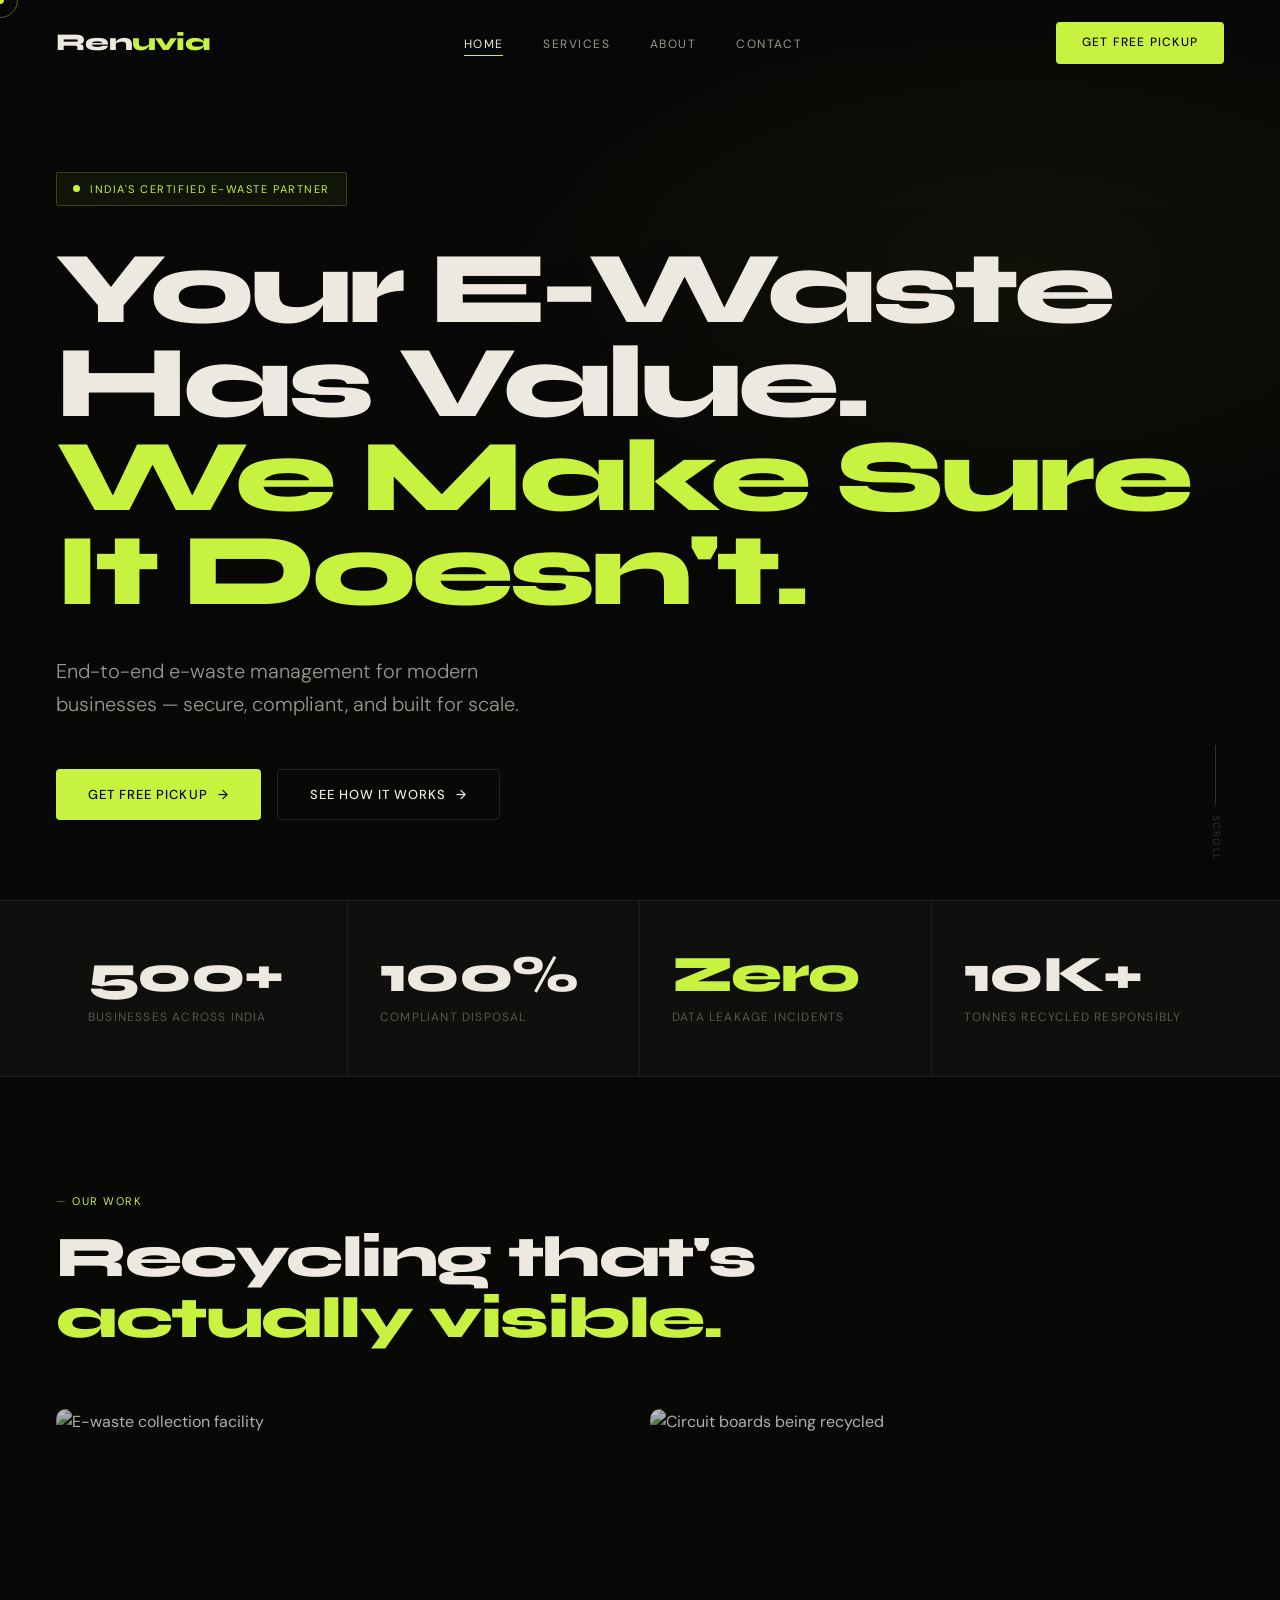
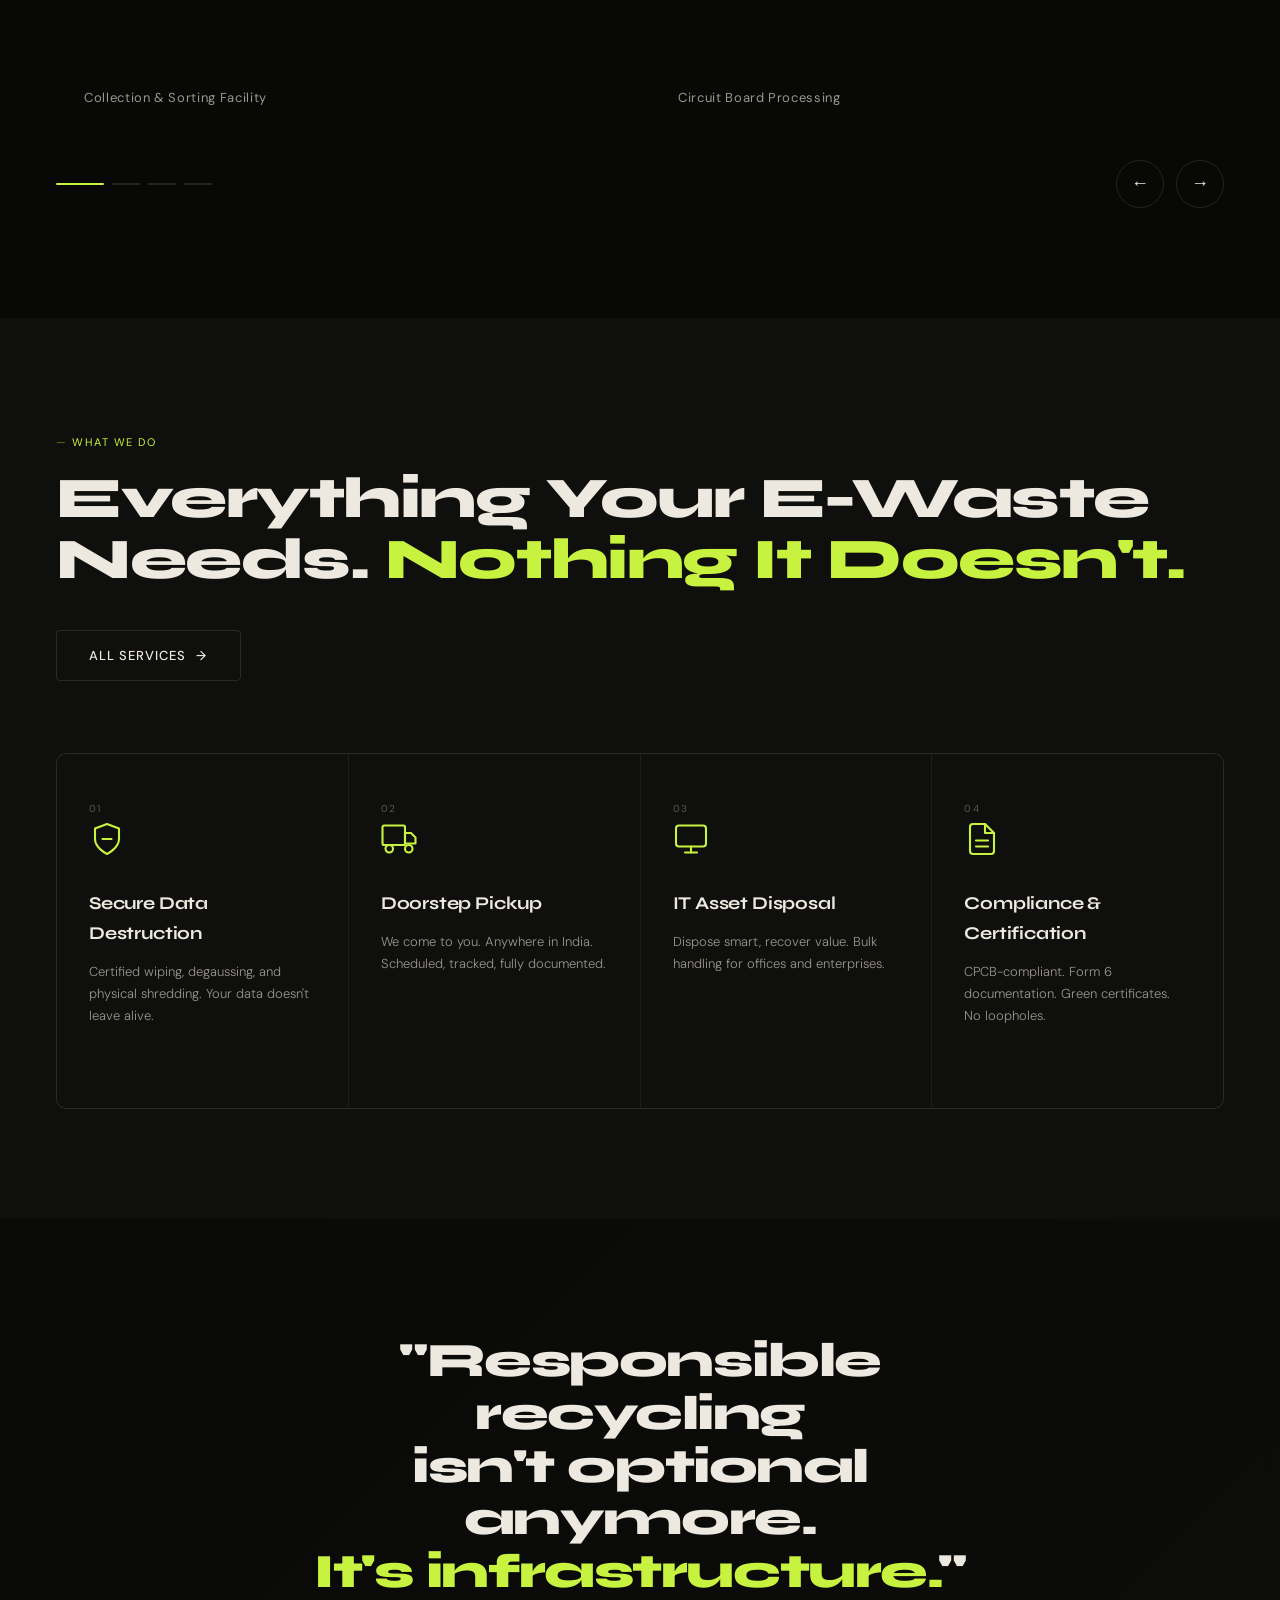
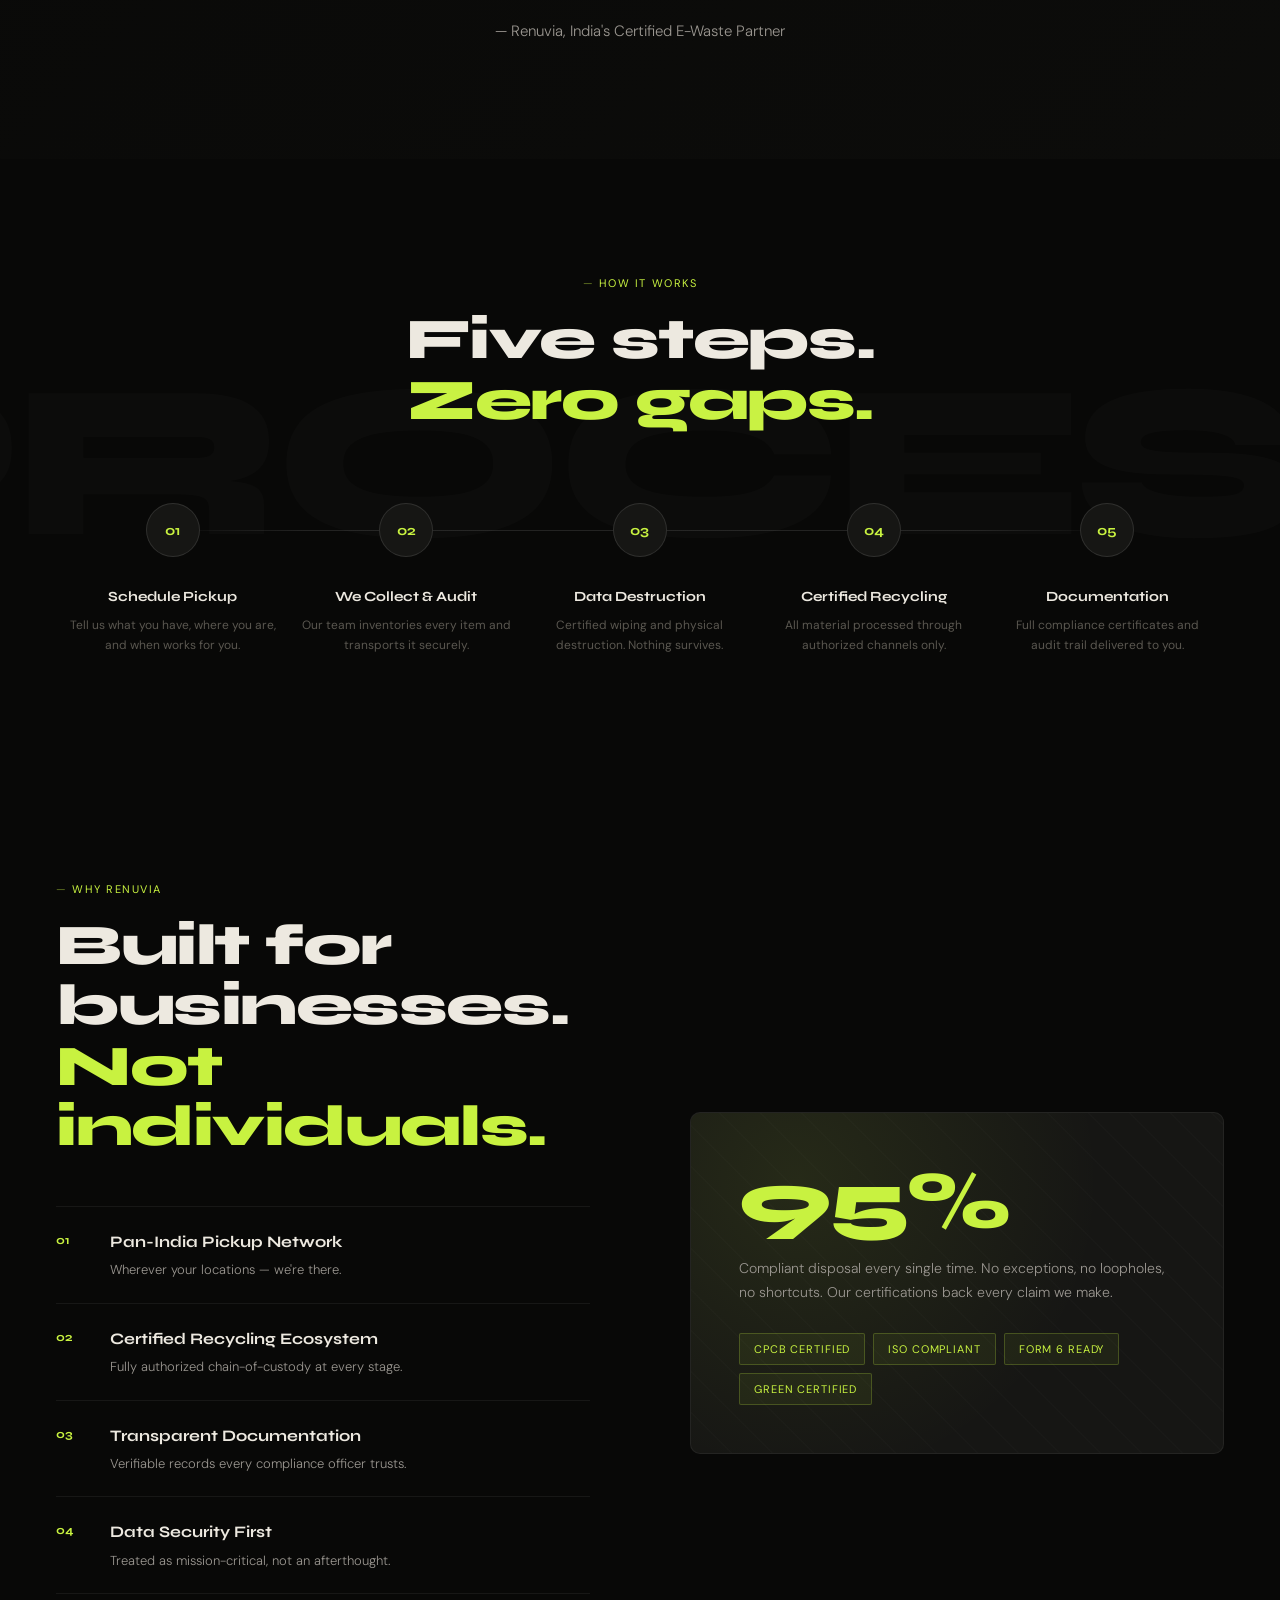
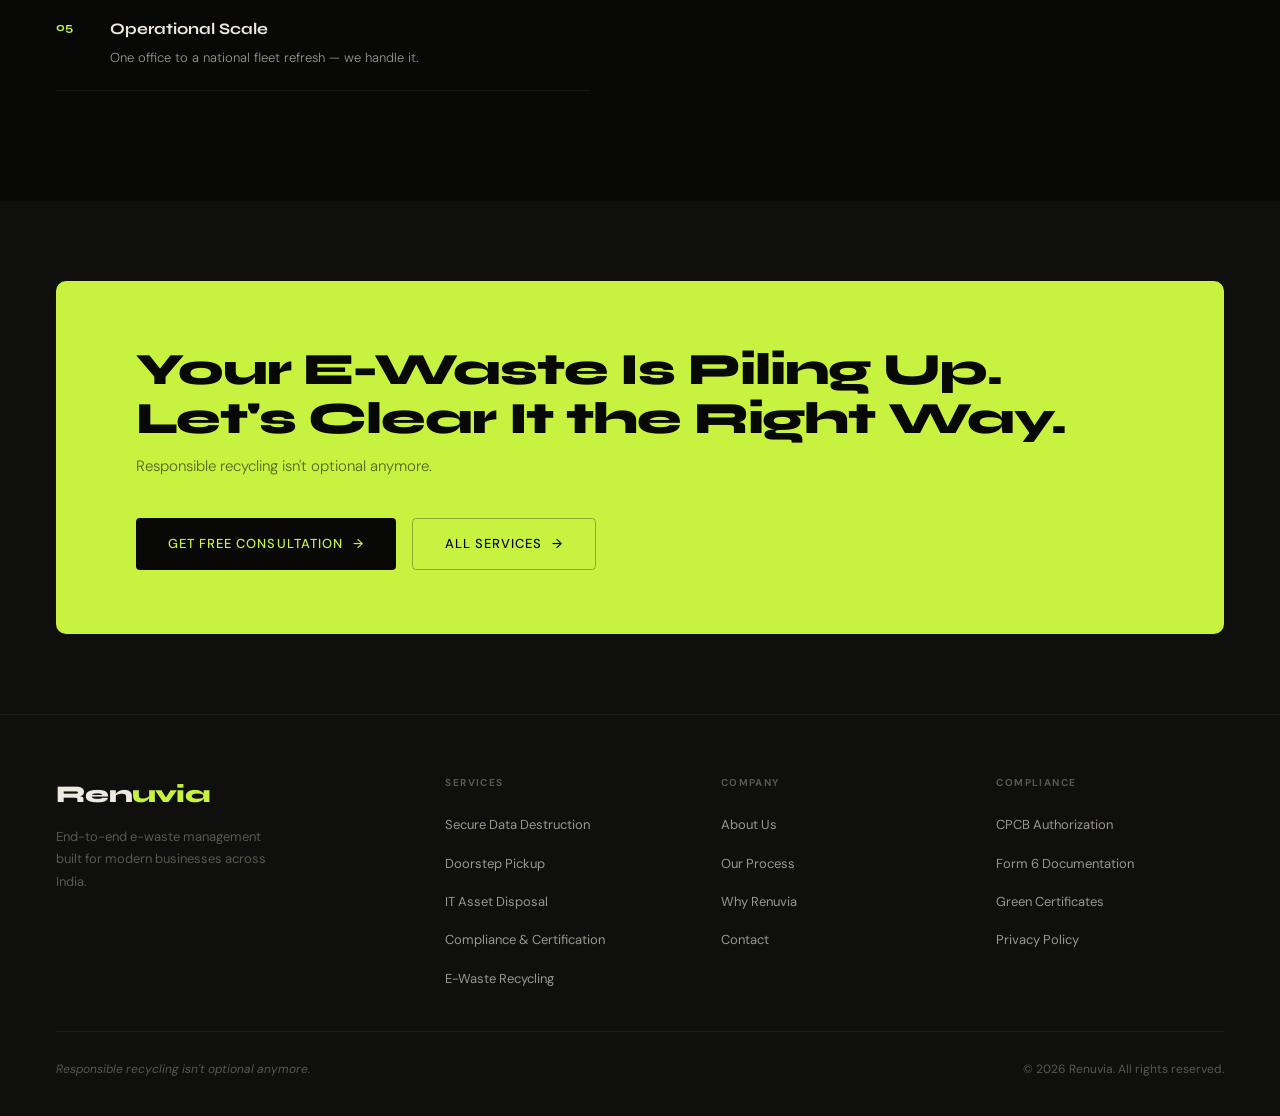
==== renuvia12/index.html @ c6406024 "Add files via upload" ====
<!DOCTYPE html>
<html lang="en">
<head>
<meta charset="UTF-8">
<meta name="viewport" content="width=device-width, initial-scale=1.0">
<title>Renuvia — E-Waste Has Value</title>
<link rel="stylesheet" href="style.css">
<style>
/* ═══ HOMEPAGE SPECIFIC ═══ */

/* ── HERO ── */
#hero {
  position: relative; min-height: 100vh;
  display: flex; flex-direction: column;
  justify-content: flex-end; padding: 0 56px 80px;
  overflow: hidden;
}
.hero-video-wrap {
  position: absolute; inset: 0; z-index: 0;
}
.hero-video-wrap video {
  width: 100%; height: 100%; object-fit: cover;
  filter: brightness(.35) saturate(.6);
}
.hero-overlay {
  position: absolute; inset: 0; z-index: 1;
  background:
    linear-gradient(0deg, rgba(8,8,7,.95) 0%, rgba(8,8,7,.5) 40%, rgba(8,8,7,.25) 100%),
    radial-gradient(ellipse 70% 50% at 80% 30%, rgba(200,242,64,.07) 0%, transparent 60%);
}
.hero-content { position: relative; z-index: 2; max-width: 1200px; margin: 0 auto; width: 100%; }
.hero-eyebrow {
  display: inline-flex; align-items: center; gap: 10px;
  font-size: 11px; letter-spacing: .14em; text-transform: uppercase;
  color: var(--accent); margin-bottom: 36px;
  border: 1px solid var(--border3); padding: 7px 16px; border-radius: 2px;
  background: rgba(200,242,64,.05);
}
.hero-eyebrow::before {
  content: '';
  width: 7px; height: 7px; background: var(--accent);
  border-radius: 50%; animation: blink 2.2s ease-in-out infinite;
}
@keyframes blink {
  0%,100% { opacity:1; transform:scale(1); }
  50%      { opacity:.3; transform:scale(.6); }
}
.hero-h1 {
  font-family: var(--ff-h);
  font-size: clamp(54px, 8vw, 114px);
  font-weight: 800; letter-spacing: -.04em; line-height: .92;
  color: var(--text); margin-bottom: 36px;
}
.hero-h1 .line2 { color: var(--accent); display: block; }
.hero-sub {
  font-size: clamp(16px, 1.8vw, 20px); color: var(--text2);
  font-weight: 300; max-width: 520px; line-height: 1.65; margin-bottom: 48px;
}
.hero-btns { display: flex; gap: 16px; flex-wrap: wrap; }
.hero-scroll {
  position: absolute; bottom: 40px; right: 56px; z-index: 2;
  display: flex; flex-direction: column; align-items: center; gap: 10px;
  opacity: .5;
}
.hero-scroll span {
  font-size: 10px; letter-spacing: .14em; text-transform: uppercase;
  color: var(--text3); writing-mode: vertical-rl;
}
.scroll-line {
  width: 1px; height: 60px; background: var(--text3);
  position: relative; overflow: hidden;
}
.scroll-line::after {
  content: ''; position: absolute;
  top: -100%; left: 0; width: 100%; height: 100%;
  background: var(--accent);
  animation: scrollline 2s ease-in-out infinite;
}
@keyframes scrollline {
  0%   { top:-100%; }
  50%  { top:0%; }
  100% { top:100%; }
}

/* ── STATS STRIP ── */
#stats {
  background: var(--bg2); padding: 0 56px;
  border-top: 1px solid var(--border);
  border-bottom: 1px solid var(--border);
}
.stats-inner {
  max-width: 1200px; margin: 0 auto;
  display: grid; grid-template-columns: repeat(4,1fr);
}
.stat-item {
  padding: 48px 32px;
  border-right: 1px solid var(--border);
  position: relative; overflow: hidden;
}
.stat-item:last-child { border-right: none; }
.stat-item::before {
  content: ''; position: absolute; bottom: 0; left: 0;
  width: 0; height: 2px; background: var(--accent);
  transition: width .5s cubic-bezier(.4,0,.2,1);
}
.stat-item:hover::before { width: 100%; }
.stat-n {
  font-family: var(--ff-h); font-size: clamp(36px,4vw,56px);
  font-weight: 800; letter-spacing: -.03em; color: var(--text);
  line-height: 1;
}
.stat-n .accent { color: var(--accent); }
.stat-l { font-size: 12px; color: var(--text3); text-transform: uppercase; letter-spacing: .1em; margin-top: 8px; }

/* ── IMAGE SLIDER ── */
#slider-section { padding: 110px 56px; background: var(--bg); position: relative; overflow: hidden; }
.slider-head { max-width: 1200px; margin: 0 auto 60px; }
.slider-track-wrap {
  position: relative; overflow: hidden;
  max-width: 1200px; margin: 0 auto;
}
.slider-track {
  display: flex; gap: 20px;
  transition: transform .7s cubic-bezier(.77,0,.175,1);
}
.slide {
  min-width: calc(50% - 10px);
  aspect-ratio: 16/9;
  border-radius: var(--r-lg); overflow: hidden;
  position: relative; flex-shrink: 0;
}
.slide img {
  width: 100%; height: 100%; object-fit: cover;
  transition: transform .7s cubic-bezier(.4,0,.2,1), filter .4s;
  filter: brightness(.75) saturate(.7);
}
.slide:hover img { transform: scale(1.05); filter: brightness(.9) saturate(.9); }
.slide-caption {
  position: absolute; bottom: 0; left: 0; right: 0;
  padding: 32px 28px 24px;
  background: linear-gradient(0deg, rgba(8,8,7,.9) 0%, transparent 100%);
  font-size: 13px; color: var(--text2); letter-spacing: .05em;
}
.slider-controls {
  max-width: 1200px; margin: 28px auto 0;
  display: flex; align-items: center; justify-content: space-between;
}
.slider-dots { display: flex; gap: 8px; }
.slider-dot {
  width: 28px; height: 2px; background: var(--border2); border: none;
  cursor: pointer; transition: background var(--trans), width var(--trans);
  border-radius: 2px; padding: 0;
}
.slider-dot.active { background: var(--accent); width: 48px; }
.slider-arrows { display: flex; gap: 12px; }
.sl-arrow {
  width: 48px; height: 48px; border-radius: 50%;
  border: 1px solid var(--border2); background: transparent;
  color: var(--text); cursor: pointer; font-size: 18px;
  display: flex; align-items: center; justify-content: center;
  transition: border-color var(--trans), background var(--trans), transform .15s;
}
.sl-arrow:hover { border-color: var(--accent); background: rgba(200,242,64,.08); transform: scale(1.05); }

/* ── SERVICES PREVIEW ── */
#services-preview { background: var(--bg2); padding: 110px 56px; }
.svc-head { max-width: 1200px; margin: 0 auto 72px; display: flex; justify-content: space-between; align-items: flex-end; gap: 40px; flex-wrap: wrap; }
.svc-grid {
  max-width: 1200px; margin: 0 auto;
  display: grid; grid-template-columns: repeat(4,1fr);
  gap: 1px; background: var(--border);
  border: 1px solid var(--border);
  border-radius: var(--r-lg); overflow: hidden;
}
.svc-card {
  background: var(--bg2); padding: 40px 32px 36px;
  position: relative; overflow: hidden; cursor: pointer;
  transition: background var(--trans);
  text-decoration: none; color: inherit; display: block;
}
.svc-card::before {
  content: ''; position: absolute; inset: 0;
  background: linear-gradient(135deg, rgba(200,242,64,.06) 0%, transparent 70%);
  opacity: 0; transition: opacity var(--trans);
}
.svc-card::after {
  content: ''; position: absolute; bottom: 0; left: 0;
  width: 0; height: 2px; background: var(--accent);
  transition: width .4s cubic-bezier(.4,0,.2,1);
}
.svc-card:hover { background: var(--bg3); }
.svc-card:hover::before { opacity: 1; }
.svc-card:hover::after { width: 100%; }
.svc-num { font-size: 10px; letter-spacing: .14em; text-transform: uppercase; color: var(--text3); margin-bottom: 28px; }
.svc-icon { margin-bottom: 24px; }
.svc-icon svg { width: 36px; height: 36px; stroke: var(--accent); fill: none; stroke-width: 1.4; stroke-linecap: round; stroke-linejoin: round; }
.svc-title { font-family: var(--ff-h); font-size: 18px; font-weight: 700; color: var(--text); margin-bottom: 12px; letter-spacing: -.01em; }
.svc-desc { font-size: 13px; color: var(--text2); line-height: 1.7; font-weight: 300; }
.svc-link {
  margin-top: 24px; font-size: 12px; letter-spacing: .08em;
  text-transform: uppercase; color: var(--accent);
  display: inline-flex; align-items: center; gap: 6px;
  opacity: 0; transform: translateY(6px);
  transition: opacity .3s, transform .3s;
}
.svc-card:hover .svc-link { opacity: 1; transform: none; }

/* ── PROCESS PREVIEW ── */
#process-preview { background: var(--bg); padding: 110px 56px; position: relative; overflow: hidden; }
.process-bg-text {
  position: absolute; top: 50%; left: 50%; transform: translate(-50%, -50%);
  font-family: var(--ff-h); font-size: 220px; font-weight: 800;
  color: rgba(255,255,255,.018); letter-spacing: -.05em;
  white-space: nowrap; pointer-events: none; user-select: none;
}
.steps-row {
  max-width: 1200px; margin: 0 auto;
  display: grid; grid-template-columns: repeat(5,1fr);
  position: relative;
}
.steps-row::before {
  content: ''; position: absolute;
  top: 27px; left: 9%; right: 9%; height: 1px;
  background: linear-gradient(90deg, transparent, var(--border2) 15%, var(--border2) 85%, transparent);
}
.step-card {
  display: flex; flex-direction: column; align-items: center;
  text-align: center; padding: 0 12px; position: relative;
}
.step-circle {
  width: 54px; height: 54px; border-radius: 50%;
  background: var(--bg3); border: 1px solid var(--border2);
  display: flex; align-items: center; justify-content: center;
  font-family: var(--ff-h); font-size: 14px; font-weight: 700;
  color: var(--accent); margin-bottom: 28px; position: relative; z-index: 1;
  transition: background .3s, border-color .3s, box-shadow .3s;
}
.step-card:hover .step-circle {
  background: rgba(200,242,64,.12);
  border-color: var(--accent);
  box-shadow: 0 0 0 8px rgba(200,242,64,.06);
}
.step-t { font-family: var(--ff-h); font-size: 14px; font-weight: 700; color: var(--text); margin-bottom: 8px; }
.step-d { font-size: 12px; color: var(--text3); line-height: 1.6; }

/* ── VIDEO HIGHLIGHT ── */
#video-highlight { background: var(--bg2); padding: 0; position: relative; overflow: hidden; height: 60vh; min-height: 400px; }
.vh-video { width: 100%; height: 100%; object-fit: cover; filter: brightness(.4) saturate(.5); }
.vh-overlay {
  position: absolute; inset: 0;
  background: linear-gradient(135deg, rgba(8,8,7,.85) 0%, rgba(8,8,7,.4) 100%);
  display: flex; align-items: center; justify-content: center;
}
.vh-content { text-align: center; padding: 40px; }
.vh-content blockquote {
  font-family: var(--ff-h); font-size: clamp(24px,4vw,48px);
  font-weight: 800; letter-spacing: -.03em; color: var(--text);
  line-height: 1.1; max-width: 800px;
}
.vh-content blockquote em { font-style: normal; color: var(--accent); }
.vh-content p { margin-top: 20px; font-size: 15px; color: var(--text2); font-weight: 300; }

/* ── WHY STRIP ── */
#why-strip { background: var(--bg); padding: 110px 56px; }
.why-inner {
  max-width: 1200px; margin: 0 auto;
  display: grid; grid-template-columns: 1fr 1fr; gap: 100px; align-items: center;
}
.why-left {}
.why-list { margin-top: 48px; display: flex; flex-direction: column; }
.why-item {
  display: flex; align-items: flex-start; gap: 24px;
  padding: 22px 0; border-bottom: 1px solid var(--border);
  transition: padding var(--trans);
}
.why-item:first-child { border-top: 1px solid var(--border); }
.why-item:hover { padding-left: 10px; }
.wi-n {
  font-family: var(--ff-h); font-size: 12px; font-weight: 700;
  color: var(--accent); min-width: 30px; padding-top: 2px;
}
.wi-body h4 { font-family: var(--ff-h); font-size: 16px; font-weight: 700; color: var(--text); margin-bottom: 4px; }
.wi-body p { font-size: 13px; color: var(--text2); font-weight: 300; line-height: 1.65; }
.why-right {
  position: relative;
  background: var(--bg3); border: 1px solid var(--border);
  border-radius: var(--r-lg); padding: 48px;
  overflow: hidden;
}
.why-right-bg {
  position: absolute; inset: 0;
  background:
    radial-gradient(circle at 20% 20%, rgba(200,242,64,.09), transparent 60%),
    repeating-linear-gradient(45deg, transparent, transparent 28px, rgba(255,255,255,.012) 28px, rgba(255,255,255,.012) 29px);
}
.why-big {
  position: relative; z-index: 1;
  font-family: var(--ff-h); font-size: 80px; font-weight: 800;
  letter-spacing: -.04em; color: var(--text); line-height: 1;
}
.why-big span { color: var(--accent); }
.why-right p { position: relative; z-index: 1; font-size: 14px; color: var(--text2); margin-top: 16px; line-height: 1.7; font-weight: 300; }
.cert-row {
  position: relative; z-index: 1;
  display: flex; flex-wrap: wrap; gap: 8px; margin-top: 28px;
}
.cert-tag {
  font-size: 11px; letter-spacing: .08em; text-transform: uppercase;
  color: var(--accent); border: 1px solid var(--border3);
  background: rgba(200,242,64,.06); padding: 6px 14px; border-radius: 2px;
}

/* ── FINAL CTA ── */
#home-cta { background: var(--bg2); padding: 80px 56px; }
.cta-box {
  max-width: 1200px; margin: 0 auto;
  background: var(--accent); border-radius: var(--r-lg);
  padding: 64px 80px;
  display: flex; justify-content: space-between; align-items: center; gap: 40px; flex-wrap: wrap;
}
.cta-box h2 {
  font-family: var(--ff-h); font-size: clamp(28px,3.5vw,46px);
  font-weight: 800; letter-spacing: -.025em; color: #080807; line-height: 1.1;
}
.cta-box p { font-size: 15px; color: rgba(8,8,7,.6); margin-top: 10px; font-weight: 300; }
.btn-dark {
  display: inline-flex; align-items: center; gap: 10px;
  font-family: var(--ff-b); font-size: 13px; font-weight: 500;
  letter-spacing: .08em; text-transform: uppercase;
  background: #080807; color: var(--accent);
  padding: 14px 32px; border-radius: var(--r);
  text-decoration: none; border: none; cursor: pointer;
  transition: transform .15s, gap .2s; white-space: nowrap;
}
.btn-dark:hover { transform: translateY(-2px); gap: 16px; }

/* ── RESPONSIVE ── */
@media (max-width:1024px) {
  #hero { padding: 0 32px 64px; }
  .svc-grid { grid-template-columns: repeat(2,1fr); }
  .stats-inner { grid-template-columns: repeat(2,1fr); }
  .stat-item { border-right: none; border-bottom: 1px solid var(--border); }
  .stat-item:nth-child(odd) { border-right: 1px solid var(--border); }
  .stat-item:nth-last-child(-n+2) { border-bottom: none; }
  .steps-row { grid-template-columns: repeat(3,1fr); gap: 32px; }
  .steps-row::before { display: none; }
  .why-inner { grid-template-columns: 1fr; gap: 48px; }
  .cta-box { padding: 48px; }
  #stats { padding: 0 32px; }
  #services-preview, #slider-section, #process-preview, #why-strip, #home-cta { padding: 80px 32px; }
  .svc-head { margin-bottom: 48px; }
}
@media (max-width:768px) {
  #hero { padding: 0 20px 56px; }
  .hero-scroll { display: none; }
  .svc-grid { grid-template-columns: 1fr; }
  .stats-inner { grid-template-columns: 1fr 1fr; }
  .steps-row { grid-template-columns: 1fr 1fr; }
  .slide { min-width: 85%; }
  .cta-box { padding: 36px 28px; flex-direction: column; align-items: flex-start; }
  #stats, #services-preview, #slider-section, #process-preview, #why-strip, #home-cta { padding: 64px 20px; }
  .svc-head { flex-direction: column; align-items: flex-start; }
}
@media (max-width:480px) {
  .stats-inner { grid-template-columns: 1fr; }
  .stat-item { border-right: none !important; }
  .stat-item:nth-last-child(-n+2) { border-bottom: 1px solid var(--border); }
  .stat-item:last-child { border-bottom: none; }
  .steps-row { grid-template-columns: 1fr; }
}
</style>
</head>
<body>

<!-- TRANSITION OVERLAY -->
<div id="page-transition"></div>

<!-- CURSOR -->
<div class="cursor-dot"></div>
<div class="cursor-ring"></div>

<!-- NAV -->
<nav id="navbar">
  <a href="index.html" class="nav-logo" data-page>Ren<span>uvia</span></a>
  <ul class="nav-links">
    <li><a href="index.html" data-page>Home</a></li>
    <li><a href="services.html" data-page>Services</a></li>
    <li><a href="about.html" data-page>About</a></li>
    <li><a href="contact.html" data-page>Contact</a></li>
  </ul>
  <a href="contact.html" class="nav-cta" data-page>Get Free Pickup</a>
  <button class="hamburger" id="ham" aria-label="Menu">
    <span></span><span></span><span></span>
  </button>
</nav>
<div class="mobile-menu" id="mob-menu">
  <a href="index.html" data-page>Home</a>
  <a href="services.html" data-page>Services</a>
  <a href="about.html" data-page>About</a>
  <a href="contact.html" data-page>Contact</a>
  <a href="contact.html" data-page style="color:var(--accent);margin-top:20px;font-size:24px;">Get Free Pickup →</a>
</div>

<!-- HERO (video background) -->
<section id="hero">
  <div class="hero-video-wrap">
    <iframe src="https://www.youtube.com/embed/YlhVHIVmF30?autoplay=1&mute=1&loop=1&playlist=YlhVHIVmF30&controls=0&showinfo=0&rel=0&modestbranding=1&playsinline=1" title="Background video" frameborder="0" allow="autoplay; fullscreen" allowfullscreen></iframe>
  </div>
  <div class="hero-overlay"></div>
  <div class="hero-content">
    <div class="hero-eyebrow" data-reveal="up">India's Certified E-Waste Partner</div>
    <h1 class="hero-h1" data-reveal="up" data-delay="1">
      Your E-Waste<br>Has Value.
      <span class="line2">We Make Sure<br>It Doesn't.</span>
    </h1>
    <p class="hero-sub" data-reveal="up" data-delay="2">End-to-end e-waste management for modern businesses — secure, compliant, and built for scale.</p>
    <div class="hero-btns" data-reveal="up" data-delay="3">
      <a href="contact.html" class="btn-p" data-page>Get Free Pickup <span class="arrow">→</span></a>
      <a href="services.html" class="btn-s" data-page>See How It Works <span class="arrow">→</span></a>
    </div>
  </div>
  <div class="hero-scroll">
    <div class="scroll-line"></div>
    <span>Scroll</span>
  </div>
</section>

<!-- STATS -->
<div id="stats">
  <div class="stats-inner">
    <div class="stat-item" data-reveal="up">
      <div class="stat-n"><span data-count="500" data-suffix="+">0+</span></div>
      <div class="stat-l">Businesses Across India</div>
    </div>
    <div class="stat-item" data-reveal="up" data-delay="1">
      <div class="stat-n"><span data-count="100" data-suffix="%">0%</span></div>
      <div class="stat-l">Compliant Disposal</div>
    </div>
    <div class="stat-item" data-reveal="up" data-delay="2">
      <div class="stat-n"><span class="accent">Zero</span></div>
      <div class="stat-l">Data Leakage Incidents</div>
    </div>
    <div class="stat-item" data-reveal="up" data-delay="3">
      <div class="stat-n"><span data-count="10" data-suffix="K+">0K+</span></div>
      <div class="stat-l">Tonnes Recycled Responsibly</div>
    </div>
  </div>
</div>

<!-- IMAGE SLIDER -->
<section id="slider-section">
  <div class="slider-head" data-reveal="up">
    <span class="label">Our Work</span>
    <h2 class="sec-title">Recycling that's<br><em>actually visible.</em></h2>
  </div>
  <div class="slider-track-wrap">
    <div class="slider-track" id="sliderTrack">
      <div class="slide">
        <img src="https://res.cloudinary.com/dcdlzehhj/image/upload/v1779445571/Gemini_Generated_Image_72ba5m72ba5m72ba_aba9c0.png" alt="E-waste collection facility">
        <div class="slide-caption">Collection & Sorting Facility</div>
      </div>
      <div class="slide">
        <img src="https://res.cloudinary.com/dcdlzehhj/image/upload/v1779445571/Gemini_Generated_Image_72ba5m72ba5m72ba_aba9c0.png" alt="Circuit boards being recycled">
        <div class="slide-caption">Circuit Board Processing</div>
      </div>
      <div class="slide">
        <img src="https://res.cloudinary.com/dcdlzehhj/image/upload/v1779445571/Gemini_Generated_Image_72ba5m72ba5m72ba_aba9c0.png" alt="Secure data destruction">
        <div class="slide-caption">Secure Data Destruction</div>
      </div>
      <div class="slide">
        <img src="https://res.cloudinary.com/dcdlzehhj/image/upload/v1779445571/Gemini_Generated_Image_72ba5m72ba5m72ba_aba9c0.png" alt="Material separation">
        <div class="slide-caption">Material Separation & Recovery</div>
      </div>
      <div class="slide">
        <img src="https://res.cloudinary.com/dcdlzehhj/image/upload/v1779445571/Gemini_Generated_Image_72ba5m72ba5m72ba_aba9c0.png" alt="E-waste logistics">
        <div class="slide-caption">Logistics & Transportation</div>
      </div>
      <div class="slide">
        <img src="https://res.cloudinary.com/dcdlzehhj/image/upload/v1779445571/Gemini_Generated_Image_72ba5m72ba5m72ba_aba9c0.png" alt="Certified recycling">
        <div class="slide-caption">Certified Recycling Process</div>
      </div>
      <div class="slide">
        <img src="https://res.cloudinary.com/dcdlzehhj/image/upload/v1779445571/Gemini_Generated_Image_72ba5m72ba5m72ba_aba9c0.png" alt="Industrial processing">
        <div class="slide-caption">Industrial E-Waste Processing</div>
      </div>
      <div class="slide">
        <img src="https://res.cloudinary.com/dcdlzehhj/image/upload/v1779445571/Gemini_Generated_Image_72ba5m72ba5m72ba_aba9c0.png" alt="Documentation and compliance">
        <div class="slide-caption">Documentation & Compliance</div>
      </div>
    </div>
  </div>
  <div class="slider-controls">
    <div class="slider-dots" id="sliderDots"></div>
    <div class="slider-arrows">
      <button class="sl-arrow" id="slPrev" aria-label="Previous">←</button>
      <button class="sl-arrow" id="slNext" aria-label="Next">→</button>
    </div>
  </div>
</section>

<!-- SERVICES PREVIEW -->
<section id="services-preview">
  <div class="svc-head" data-reveal="up">
    <div>
      <span class="label">What We Do</span>
      <h2 class="sec-title">Everything Your E-Waste<br>Needs. <em>Nothing It Doesn't.</em></h2>
    </div>
    <a href="services.html" class="btn-s" data-page>All Services <span class="arrow">→</span></a>
  </div>
  <div class="svc-grid">
    <a href="services.html#data" class="svc-card" data-page data-reveal="up">
      <span class="svc-num">01</span>
      <div class="svc-icon">
        <svg viewBox="0 0 24 24"><path d="M12 22s8-4 8-10V5l-8-3-8 3v7c0 6 8 10 8 10z"/><line x1="9" y1="12" x2="15" y2="12"/></svg>
      </div>
      <div class="svc-title">Secure Data Destruction</div>
      <p class="svc-desc">Certified wiping, degaussing, and physical shredding. Your data doesn't leave alive.</p>
      <span class="svc-link">Learn more →</span>
    </a>
    <a href="services.html#pickup" class="svc-card" data-page data-reveal="up" data-delay="1">
      <span class="svc-num">02</span>
      <div class="svc-icon">
        <svg viewBox="0 0 24 24"><rect x="1" y="3" width="15" height="13" rx="1"/><path d="M16 8h4l3 3v4h-7V8z"/><circle cx="5.5" cy="18.5" r="2.5"/><circle cx="18.5" cy="18.5" r="2.5"/></svg>
      </div>
      <div class="svc-title">Doorstep Pickup</div>
      <p class="svc-desc">We come to you. Anywhere in India. Scheduled, tracked, fully documented.</p>
      <span class="svc-link">Learn more →</span>
    </a>
    <a href="services.html#itad" class="svc-card" data-page data-reveal="up" data-delay="2">
      <span class="svc-num">03</span>
      <div class="svc-icon">
        <svg viewBox="0 0 24 24"><rect x="2" y="3" width="20" height="14" rx="2"/><line x1="8" y1="21" x2="16" y2="21"/><line x1="12" y1="17" x2="12" y2="21"/></svg>
      </div>
      <div class="svc-title">IT Asset Disposal</div>
      <p class="svc-desc">Dispose smart, recover value. Bulk handling for offices and enterprises.</p>
      <span class="svc-link">Learn more →</span>
    </a>
    <a href="services.html#compliance" class="svc-card" data-page data-reveal="up" data-delay="3">
      <span class="svc-num">04</span>
      <div class="svc-icon">
        <svg viewBox="0 0 24 24"><path d="M14 2H6a2 2 0 0 0-2 2v16a2 2 0 0 0 2 2h12a2 2 0 0 0 2-2V8z"/><polyline points="14,2 14,8 20,8"/><line x1="16" y1="13" x2="8" y2="13"/><line x1="16" y1="17" x2="8" y2="17"/></svg>
      </div>
      <div class="svc-title">Compliance & Certification</div>
      <p class="svc-desc">CPCB-compliant. Form 6 documentation. Green certificates. No loopholes.</p>
      <span class="svc-link">Learn more →</span>
    </a>
  </div>
</section>

<!-- VIDEO HIGHLIGHT -->
<section id="video-highlight">
  <iframe src="https://www.youtube.com/embed/YlhVHIVmF30?autoplay=1&mute=1&loop=1&playlist=YlhVHIVmF30&controls=0&showinfo=0&rel=0&modestbranding=1&playsinline=1" title="Background video" frameborder="0" allow="autoplay; fullscreen" allowfullscreen></iframe>
  <div class="vh-overlay">
    <div class="vh-content" data-reveal="scale">
      <blockquote>"Responsible recycling<br>isn't optional anymore.<br><em>It's infrastructure.</em>"</blockquote>
      <p>— Renuvia, India's Certified E-Waste Partner</p>
    </div>
  </div>
</section>

<!-- PROCESS PREVIEW -->
<section id="process-preview">
  <div class="process-bg-text">PROCESS</div>
  <div class="container">
    <div style="text-align:center;margin-bottom:72px;" data-reveal="up">
      <span class="label">How It Works</span>
      <h2 class="sec-title">Five steps.<br><em>Zero gaps.</em></h2>
    </div>
    <div class="steps-row">
      <div class="step-card" data-reveal="up">
        <div class="step-circle">01</div>
        <div class="step-t">Schedule Pickup</div>
        <p class="step-d">Tell us what you have, where you are, and when works for you.</p>
      </div>
      <div class="step-card" data-reveal="up" data-delay="1">
        <div class="step-circle">02</div>
        <div class="step-t">We Collect & Audit</div>
        <p class="step-d">Our team inventories every item and transports it securely.</p>
      </div>
      <div class="step-card" data-reveal="up" data-delay="2">
        <div class="step-circle">03</div>
        <div class="step-t">Data Destruction</div>
        <p class="step-d">Certified wiping and physical destruction. Nothing survives.</p>
      </div>
      <div class="step-card" data-reveal="up" data-delay="3">
        <div class="step-circle">04</div>
        <div class="step-t">Certified Recycling</div>
        <p class="step-d">All material processed through authorized channels only.</p>
      </div>
      <div class="step-card" data-reveal="up" data-delay="4">
        <div class="step-circle">05</div>
        <div class="step-t">Documentation</div>
        <p class="step-d">Full compliance certificates and audit trail delivered to you.</p>
      </div>
    </div>
  </div>
</section>

<!-- WHY RENUVIA -->
<section id="why-strip">
  <div class="why-inner">
    <div class="why-left" data-reveal="left">
      <span class="label">Why Renuvia</span>
      <h2 class="sec-title">Built for<br>businesses.<br><em>Not individuals.</em></h2>
      <div class="why-list">
        <div class="why-item">
          <span class="wi-n">01</span>
          <div class="wi-body"><h4>Pan-India Pickup Network</h4><p>Wherever your locations — we're there.</p></div>
        </div>
        <div class="why-item">
          <span class="wi-n">02</span>
          <div class="wi-body"><h4>Certified Recycling Ecosystem</h4><p>Fully authorized chain-of-custody at every stage.</p></div>
        </div>
        <div class="why-item">
          <span class="wi-n">03</span>
          <div class="wi-body"><h4>Transparent Documentation</h4><p>Verifiable records every compliance officer trusts.</p></div>
        </div>
        <div class="why-item">
          <span class="wi-n">04</span>
          <div class="wi-body"><h4>Data Security First</h4><p>Treated as mission-critical, not an afterthought.</p></div>
        </div>
        <div class="why-item">
          <span class="wi-n">05</span>
          <div class="wi-body"><h4>Operational Scale</h4><p>One office to a national fleet refresh — we handle it.</p></div>
        </div>
      </div>
    </div>
    <div class="why-right" data-reveal="right">
      <div class="why-right-bg"></div>
      <div class="why-big"><span data-count="100" data-suffix="%">0%</span></div>
      <p>Compliant disposal every single time. No exceptions, no loopholes, no shortcuts. Our certifications back every claim we make.</p>
      <div class="cert-row">
        <span class="cert-tag">CPCB Certified</span>
        <span class="cert-tag">ISO Compliant</span>
        <span class="cert-tag">Form 6 Ready</span>
        <span class="cert-tag">Green Certified</span>
      </div>
    </div>
  </div>
</section>

<!-- FINAL CTA -->
<section id="home-cta">
  <div class="cta-box" data-reveal="scale">
    <div>
      <h2>Your E-Waste Is Piling Up.<br>Let's Clear It the Right Way.</h2>
      <p>Responsible recycling isn't optional anymore.</p>
    </div>
    <div style="display:flex;gap:16px;flex-wrap:wrap;">
      <a href="contact.html" class="btn-dark" data-page>Get Free Consultation <span class="arrow">→</span></a>
      <a href="services.html" class="btn-s" data-page style="border-color:rgba(8,8,7,.3);color:#080807;">All Services <span class="arrow">→</span></a>
    </div>
  </div>
</section>

<!-- FOOTER -->
<footer>
  <div class="footer-grid">
    <div class="f-brand">
      <a href="index.html" class="nav-logo" data-page>Ren<span>uvia</span></a>
      <p>End-to-end e-waste management built for modern businesses across India.</p>
    </div>
    <div class="f-col">
      <h5>Services</h5>
      <ul>
        <li><a href="services.html#data" data-page>Secure Data Destruction</a></li>
        <li><a href="services.html#pickup" data-page>Doorstep Pickup</a></li>
        <li><a href="services.html#itad" data-page>IT Asset Disposal</a></li>
        <li><a href="services.html#compliance" data-page>Compliance & Certification</a></li>
        <li><a href="services.html#recycling" data-page>E-Waste Recycling</a></li>
      </ul>
    </div>
    <div class="f-col">
      <h5>Company</h5>
      <ul>
        <li><a href="about.html" data-page>About Us</a></li>
        <li><a href="about.html#process" data-page>Our Process</a></li>
        <li><a href="about.html#why" data-page>Why Renuvia</a></li>
        <li><a href="contact.html" data-page>Contact</a></li>
      </ul>
    </div>
    <div class="f-col">
      <h5>Compliance</h5>
      <ul>
        <li><a href="#">CPCB Authorization</a></li>
        <li><a href="#">Form 6 Documentation</a></li>
        <li><a href="#">Green Certificates</a></li>
        <li><a href="#">Privacy Policy</a></li>
      </ul>
    </div>
  </div>
  <div class="footer-bottom">
    <p class="footer-tagline">Responsible recycling isn't optional anymore.</p>
    <p class="footer-copy">© 2026 Renuvia. All rights reserved.</p>
  </div>
</footer>

<script src="script.js"></script>
<script>
/* ── IMAGE SLIDER ── */
(function(){
  const track = document.getElementById('sliderTrack');
  const slides = track.querySelectorAll('.slide');
  const dotsWrap = document.getElementById('sliderDots');
  const total = Math.ceil(slides.length / 2); // 2 visible
  let current = 0;
  let autoTimer;

  // Build dots
  for(let i=0;i<total;i++){
    const d = document.createElement('button');
    d.className = 'slider-dot' + (i===0?' active':'');
    d.addEventListener('click',()=>goTo(i));
    dotsWrap.appendChild(d);
  }

  function goTo(idx){
    current = (idx+total)%total;
    const slideW = slides[0].offsetWidth + 20; // gap
    track.style.transform = `translateX(-${current * slideW * 2}px)`;
    dotsWrap.querySelectorAll('.slider-dot').forEach((d,i)=>{
      d.classList.toggle('active', i===current);
    });
  }

  document.getElementById('slNext').addEventListener('click',()=>{goTo(current+1); resetAuto();});
  document.getElementById('slPrev').addEventListener('click',()=>{goTo(current-1); resetAuto();});

  function startAuto(){ autoTimer = setInterval(()=>goTo(current+1), 4500); }
  function resetAuto(){ clearInterval(autoTimer); startAuto(); }
  startAuto();

  // Recalc on resize
  window.addEventListener('resize',()=>goTo(current));
})();
</script>
</body>
</html>
---- renuvia12/style.css ----
/* ═══════════════════════════════════════════════
   RENUVIA — SHARED STYLESHEET
   Industrial Dark / Acid Green Aesthetic
═══════════════════════════════════════════════ */

@import url('https://fonts.googleapis.com/css2?family=Syne:wght@400;500;600;700;800&family=DM+Sans:ital,opsz,wght@0,9..40,300;0,9..40,400;0,9..40,500;1,9..40,300&display=swap');

*, *::before, *::after { box-sizing: border-box; margin: 0; padding: 0; }

:root {
  --bg:       #080807;
  --bg2:      #0f0f0d;
  --bg3:      #161614;
  --bg4:      #1e1e1b;
  --accent:   #c8f240;
  --accent2:  #a4cc28;
  --accent3:  rgba(200,242,64,0.12);
  --text:     #ede9e0;
  --text2:    #9a9690;
  --text3:    #5a5750;
  --border:   rgba(255,255,255,0.06);
  --border2:  rgba(255,255,255,0.11);
  --border3:  rgba(200,242,64,0.22);
  --ff-h:     'Syne', sans-serif;
  --ff-b:     'DM Sans', sans-serif;
  --r:        4px;
  --r-lg:     10px;
  --trans:    .35s cubic-bezier(.4,0,.2,1);
}

html { scroll-behavior: smooth; font-size: 16px; }
body {
  background: var(--bg);
  color: var(--text);
  font-family: var(--ff-b);
  line-height: 1.65;
  overflow-x: hidden;
}

/* ── PAGE TRANSITION OVERLAY ── */
#page-transition {
  position: fixed; inset: 0; z-index: 9999;
  background: var(--bg);
  transform: scaleY(0);
  transform-origin: bottom;
  pointer-events: none;
}
#page-transition.out {
  animation: ptOut .45s cubic-bezier(.86,0,.07,1) forwards;
}
#page-transition.in {
  transform: scaleY(1);
  transform-origin: top;
  animation: ptIn .45s cubic-bezier(.86,0,.07,1) forwards;
}
@keyframes ptOut {
  from { transform: scaleY(0); transform-origin: bottom; }
  to   { transform: scaleY(1); transform-origin: bottom; }
}
@keyframes ptIn {
  from { transform: scaleY(1); transform-origin: top; }
  to   { transform: scaleY(0); transform-origin: top; }
}

/* ── NAVIGATION ── */
nav {
  position: fixed; top: 0; left: 0; right: 0; z-index: 500;
  display: flex; align-items: center; justify-content: space-between;
  padding: 22px 56px;
  background: transparent;
  transition: background var(--trans), padding var(--trans), border-color var(--trans);
  border-bottom: 1px solid transparent;
}
nav.scrolled {
  background: rgba(8,8,7,.92);
  backdrop-filter: blur(20px);
  padding: 14px 56px;
  border-bottom-color: var(--border);
}
.nav-logo {
  font-family: var(--ff-h); font-size: 24px; font-weight: 800;
  letter-spacing: -.03em; color: var(--text); text-decoration: none;
}
.nav-logo span { color: var(--accent); }
.nav-links { display: flex; gap: 40px; list-style: none; }
.nav-links a {
  font-size: 12px; font-weight: 400; letter-spacing: .12em;
  text-transform: uppercase; color: var(--text2);
  text-decoration: none; position: relative;
  transition: color var(--trans);
}
.nav-links a::after {
  content: ''; position: absolute; bottom: -4px; left: 0;
  width: 0; height: 1px; background: var(--accent);
  transition: width var(--trans);
}
.nav-links a:hover,
.nav-links a.active { color: var(--text); }
.nav-links a:hover::after,
.nav-links a.active::after { width: 100%; }
.nav-cta {
  font-family: var(--ff-b); font-size: 12px; font-weight: 500;
  letter-spacing: .1em; text-transform: uppercase;
  background: var(--accent); color: #080807;
  padding: 11px 26px; border: none; cursor: pointer;
  border-radius: var(--r); text-decoration: none;
  transition: background var(--trans), transform .15s;
  display: inline-block;
}
.nav-cta:hover { background: var(--accent2); transform: translateY(-2px); }
.hamburger {
  display: none; flex-direction: column; gap: 5px;
  cursor: pointer; padding: 4px; background: none; border: none;
}
.hamburger span {
  display: block; width: 26px; height: 1.5px;
  background: var(--text); transition: var(--trans);
}
.hamburger.open span:nth-child(1) { transform: translateY(6.5px) rotate(45deg); }
.hamburger.open span:nth-child(2) { opacity: 0; }
.hamburger.open span:nth-child(3) { transform: translateY(-6.5px) rotate(-45deg); }

/* MOBILE MENU */
.mobile-menu {
  position: fixed; inset: 0; z-index: 490;
  background: var(--bg2);
  display: flex; flex-direction: column;
  justify-content: center; align-items: flex-start;
  padding: 0 48px;
  clip-path: inset(0 0 100% 0);
  transition: clip-path .6s cubic-bezier(.86,0,.07,1);
}
.mobile-menu.open { clip-path: inset(0 0 0% 0); }
.mobile-menu a {
  font-family: var(--ff-h); font-size: clamp(36px,8vw,64px);
  font-weight: 800; color: var(--text); text-decoration: none;
  letter-spacing: -.03em; line-height: 1.1;
  opacity: 0; transform: translateX(-30px);
  transition: color var(--trans), opacity .4s, transform .4s;
}
.mobile-menu.open a {
  opacity: 1; transform: none;
}
.mobile-menu.open a:nth-child(1) { transition-delay: .15s; }
.mobile-menu.open a:nth-child(2) { transition-delay: .22s; }
.mobile-menu.open a:nth-child(3) { transition-delay: .29s; }
.mobile-menu.open a:nth-child(4) { transition-delay: .36s; }
.mobile-menu.open a:nth-child(5) { transition-delay: .43s; }
.mobile-menu a:hover { color: var(--accent); }

/* ── SECTIONS ── */
section { padding: 110px 56px; }
.container { max-width: 1200px; margin: 0 auto; }

/* ── TYPOGRAPHY HELPERS ── */
.label {
  display: inline-block; font-size: 11px; letter-spacing: .14em;
  text-transform: uppercase; color: var(--accent); margin-bottom: 18px;
}
.label::before {
  content: '— '; opacity: .5;
}
h1.page-title {
  font-family: var(--ff-h);
  font-size: clamp(52px, 7.5vw, 108px);
  font-weight: 800; letter-spacing: -.035em;
  line-height: .95; color: var(--text);
}
h1.page-title em { font-style: normal; color: var(--accent); }
h2.sec-title {
  font-family: var(--ff-h);
  font-size: clamp(34px, 4.5vw, 58px);
  font-weight: 800; letter-spacing: -.025em;
  line-height: 1.05; color: var(--text);
}
h2.sec-title em { font-style: normal; color: var(--accent); }
h3.card-title {
  font-family: var(--ff-h); font-size: 20px; font-weight: 700;
  letter-spacing: -.01em; color: var(--text);
}
.sub {
  font-size: 17px; color: var(--text2); font-weight: 300;
  line-height: 1.7; max-width: 540px;
}

/* ── BUTTONS ── */
.btn-p {
  display: inline-flex; align-items: center; gap: 10px;
  font-family: var(--ff-b); font-size: 13px; font-weight: 500;
  letter-spacing: .08em; text-transform: uppercase;
  background: var(--accent); color: #080807;
  padding: 14px 32px; border-radius: var(--r);
  text-decoration: none; border: none; cursor: pointer;
  transition: background var(--trans), transform .15s, gap .2s;
}
.btn-p:hover { background: var(--accent2); transform: translateY(-2px); gap: 14px; }
.btn-s {
  display: inline-flex; align-items: center; gap: 10px;
  font-family: var(--ff-b); font-size: 13px; font-weight: 500;
  letter-spacing: .08em; text-transform: uppercase;
  background: transparent; color: var(--text);
  padding: 14px 32px; border-radius: var(--r);
  border: 1px solid var(--border2); text-decoration: none; cursor: pointer;
  transition: border-color var(--trans), transform .15s, gap .2s;
}
.btn-s:hover { border-color: rgba(255,255,255,.35); transform: translateY(-2px); gap: 14px; }
.arrow { display: inline-block; transition: transform .2s; }
.btn-p:hover .arrow,
.btn-s:hover .arrow { transform: translateX(4px); }

/* ── SCROLL ANIMATIONS ── */
[data-reveal] {
  opacity: 0;
  transition: opacity .8s cubic-bezier(.4,0,.2,1), transform .8s cubic-bezier(.4,0,.2,1);
}
[data-reveal="up"]    { transform: translateY(40px); }
[data-reveal="left"]  { transform: translateX(-40px); }
[data-reveal="right"] { transform: translateX(40px); }
[data-reveal="scale"] { transform: scale(.94); }
[data-reveal].revealed { opacity: 1; transform: none; }
[data-delay="1"] { transition-delay: .1s; }
[data-delay="2"] { transition-delay: .2s; }
[data-delay="3"] { transition-delay: .3s; }
[data-delay="4"] { transition-delay: .4s; }
[data-delay="5"] { transition-delay: .5s; }

/* ── FOOTER ── */
footer {
  background: var(--bg2);
  border-top: 1px solid var(--border);
  padding: 60px 56px 36px;
}
.footer-grid {
  max-width: 1200px; margin: 0 auto;
  display: grid; grid-template-columns: 1.5fr 1fr 1fr 1fr;
  gap: 48px; padding-bottom: 40px;
  border-bottom: 1px solid var(--border);
  margin-bottom: 28px;
}
.f-brand p { font-size: 13px; color: var(--text3); line-height: 1.7; max-width: 220px; margin-top: 12px; }
.f-col h5 {
  font-size: 10px; letter-spacing: .14em; text-transform: uppercase;
  color: var(--text3); margin-bottom: 20px;
}
.f-col ul { list-style: none; display: flex; flex-direction: column; gap: 12px; }
.f-col a { font-size: 13px; color: var(--text2); text-decoration: none; transition: color var(--trans); }
.f-col a:hover { color: var(--text); }
.footer-bottom {
  max-width: 1200px; margin: 0 auto;
  display: flex; justify-content: space-between; align-items: center; flex-wrap: wrap; gap: 12px;
}
.footer-bottom p { font-size: 12px; color: var(--text3); }
.footer-tagline { font-style: italic; }

/* ── CURSOR DOT ── */
.cursor-dot {
  position: fixed; top: 0; left: 0; z-index: 9000;
  width: 8px; height: 8px; background: var(--accent);
  border-radius: 50%; pointer-events: none;
  transform: translate(-50%, -50%);
  transition: width .2s, height .2s, opacity .2s;
}
.cursor-ring {
  position: fixed; top: 0; left: 0; z-index: 8999;
  width: 36px; height: 36px;
  border: 1px solid rgba(200,242,64,.4);
  border-radius: 50%; pointer-events: none;
  transform: translate(-50%, -50%);
  transition: width .3s, height .3s, border-color .3s;
}

/* ── RESPONSIVE ── */
@media (max-width: 1024px) {
  nav { padding: 18px 32px; }
  nav.scrolled { padding: 12px 32px; }
  section { padding: 80px 32px; }
  .footer-grid { grid-template-columns: 1fr 1fr; gap: 36px; }
  footer { padding: 48px 32px 28px; }
}
@media (max-width: 768px) {
  nav { padding: 16px 20px; }
  nav.scrolled { padding: 12px 20px; }
  .nav-links, .nav-cta { display: none; }
  .hamburger { display: flex; }
  section { padding: 64px 20px; }
  .footer-grid { grid-template-columns: 1fr 1fr; gap: 28px; padding-bottom: 28px; }
  footer { padding: 36px 20px 24px; }
  .mobile-menu { padding: 0 28px; }
}
@media (max-width: 480px) {
  .footer-grid { grid-template-columns: 1fr; }
}

/* ── YOUTUBE VIDEO BACKGROUND IFRAMES ── */
.hero-video-wrap iframe,
.svc-hero-video iframe,
.abt-hero-video iframe,
.ct-hero-video iframe {
  position: absolute;
  top: 50%; left: 50%;
  width: 100vw; height: 56.25vw; /* 16:9 ratio */
  min-height: 100%; min-width: 177.78vh;
  transform: translate(-50%, -50%);
  border: none; pointer-events: none;
  filter: brightness(.35) saturate(.6);
}
#video-highlight iframe {
  position: absolute;
  top: 50%; left: 50%;
  width: 100vw; height: 56.25vw;
  min-height: 100%; min-width: 177.78vh;
  transform: translate(-50%, -50%);
  border: none; pointer-events: none;
  filter: brightness(.4) saturate(.5);
}
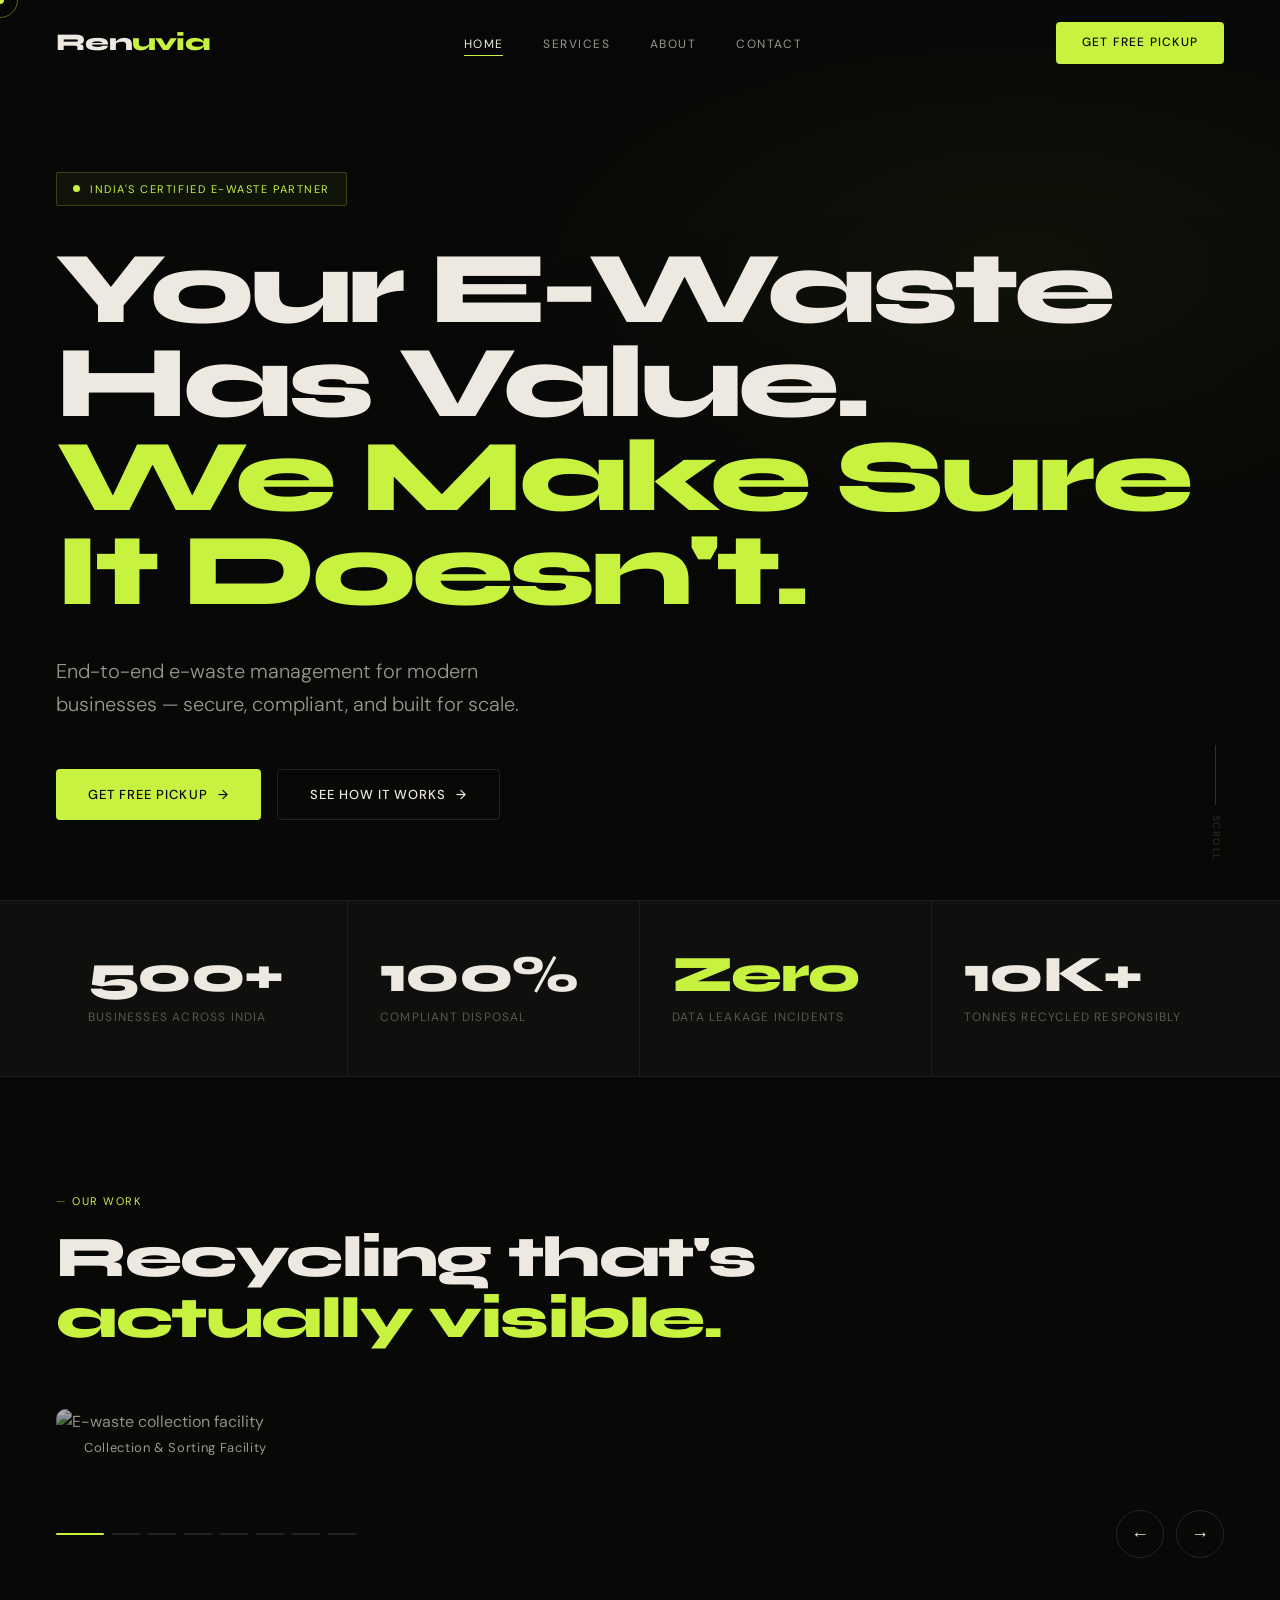
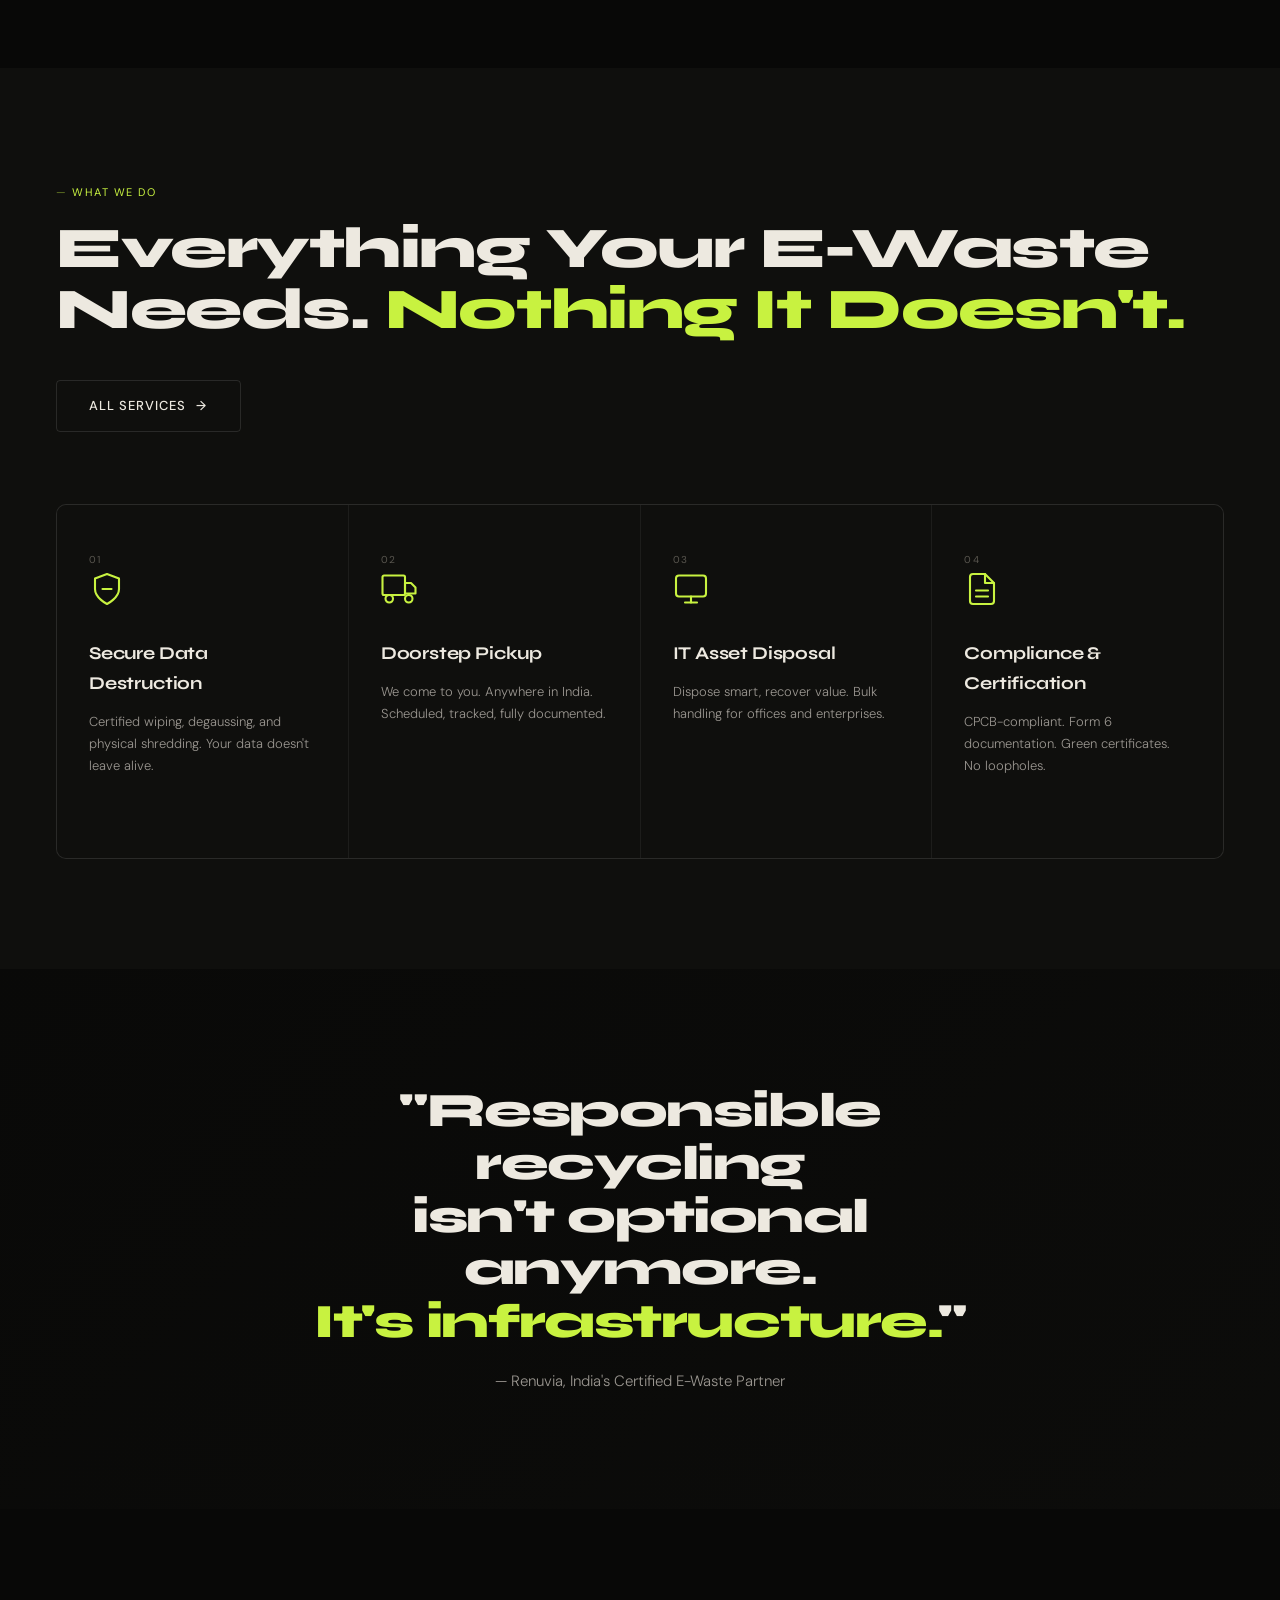
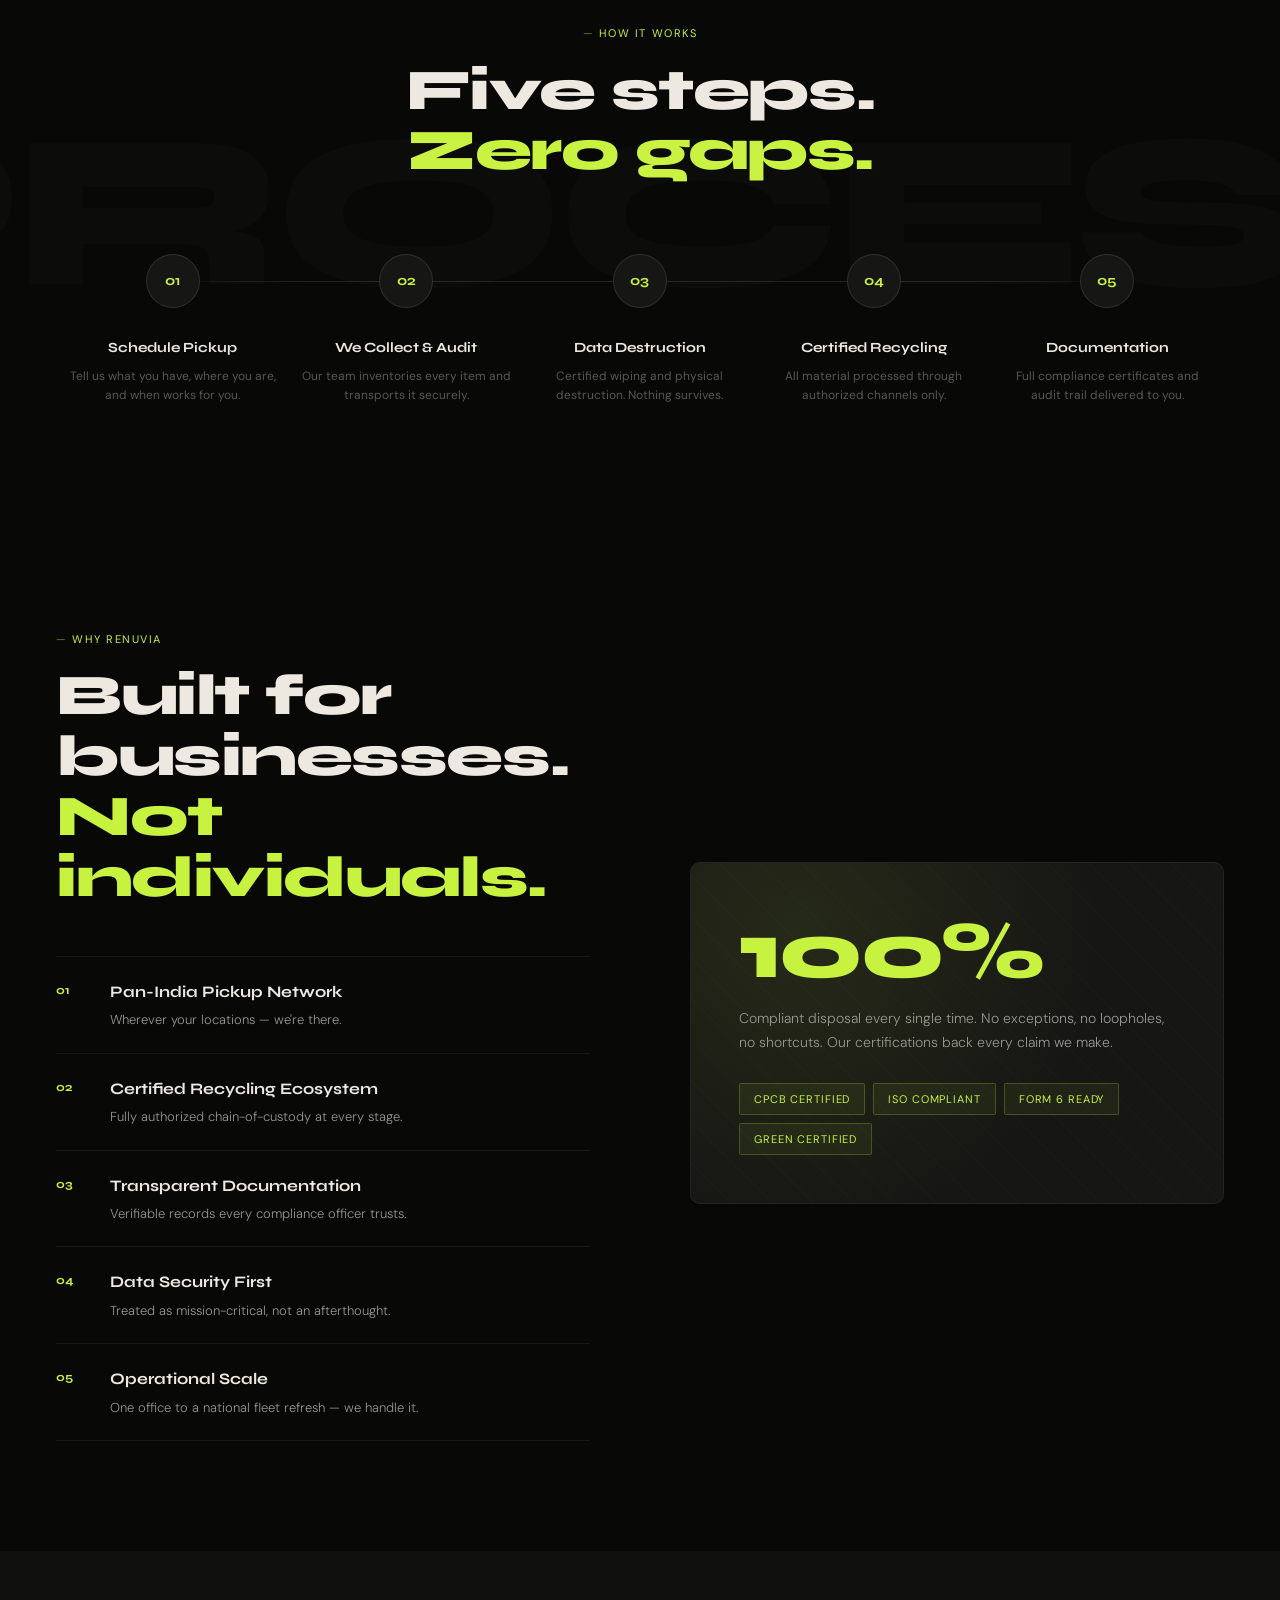
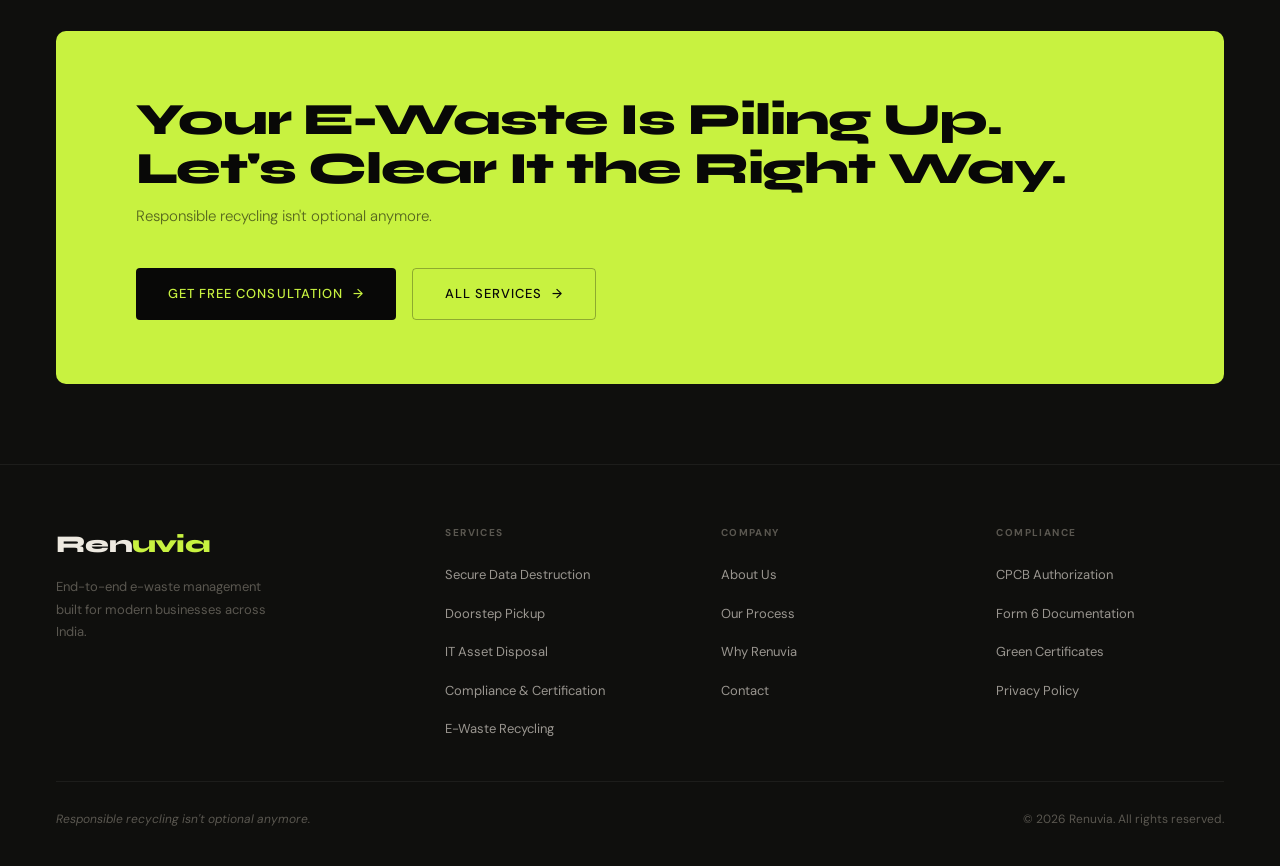
==== commit bcbabdd3: "Update index.html" ====
--- a/renuvia12/index.html
+++ b/renuvia12/index.html
@@ -2,7 +2,7 @@
 <html lang="en">
 <head>
 <meta charset="UTF-8">
-<meta name="viewport" content="width=device-width, initial-scale=1.0">
+<meta name="viewport" content="width=device-width, initial-scale=1.0, viewport-fit=cover">
 <title>Renuvia — E-Waste Has Value</title>
 <link rel="stylesheet" href="style.css">
 <style>
@@ -124,8 +124,8 @@
   transition: transform .7s cubic-bezier(.77,0,.175,1);
 }
 .slide {
-  min-width: calc(50% - 10px);
-  aspect-ratio: 16/9;
+  min-width: 100%;
+  aspect-ratio: 16;
   border-radius: var(--r-lg); overflow: hidden;
   position: relative; flex-shrink: 0;
 }
@@ -335,8 +335,12 @@
 .btn-dark:hover { transform: translateY(-2px); gap: 16px; }
 
 /* ── RESPONSIVE ── */
+@media/* ═══ RESPONSIVE — INDEX ═══ */
+
+/* ── TABLET ── */
 @media (max-width:1024px) {
   #hero { padding: 0 32px 64px; }
+  .hero-h1 { font-size: clamp(44px,7vw,80px); }
   .svc-grid { grid-template-columns: repeat(2,1fr); }
   .stats-inner { grid-template-columns: repeat(2,1fr); }
   .stat-item { border-right: none; border-bottom: 1px solid var(--border); }
@@ -349,25 +353,81 @@
   #stats { padding: 0 32px; }
   #services-preview, #slider-section, #process-preview, #why-strip, #home-cta { padding: 80px 32px; }
   .svc-head { margin-bottom: 48px; }
-}
+  #slider-section { padding: 80px 0 80px; }
+  .slider-head { padding: 0 32px; }
+  .slider-controls { padding: 0 32px; }
+}
+
+/* ── MOBILE ── */
 @media (max-width:768px) {
-  #hero { padding: 0 20px 56px; }
+  /* Hero */
+  #hero { padding: 0 20px 56px; min-height: 100svh; }
   .hero-scroll { display: none; }
+  .hero-h1 { font-size: clamp(40px,10vw,60px); line-height: .94; }
+  .hero-sub { font-size: 15px; }
+  .hero-eyebrow { font-size: 10px; padding: 6px 12px; }
+  .hero-btns { flex-direction: column; gap: 12px; }
+  .hero-btns .btn-p,
+  .hero-btns .btn-s { width: 100%; justify-content: center; }
+
+  /* Stats */
+  #stats { padding: 0 20px; }
+  .stats-inner { grid-template-columns: 1fr 1fr; }
+  .stat-item { padding: 28px 16px; }
+  .stat-item:nth-child(odd) { border-right: 1px solid var(--border); }
+  .stat-item:nth-child(even) { border-right: none; }
+  .stat-n { font-size: 32px; }
+
+  /* Slider */
+  #slider-section { padding: 56px 0; }
+  .slider-head { padding: 0 20px; margin-bottom: 36px; }
+  .slider-controls { padding: 0 20px; }
+  .slide-caption { font-size: 12px; padding: 20px 16px 16px; }
+
+  /* Services Grid */
   .svc-grid { grid-template-columns: 1fr; }
+  .svc-card { padding: 28px 24px; }
+  .svc-head { flex-direction: column; align-items: flex-start; gap: 20px; }
+
+  /* Steps */
+  .steps-row { grid-template-columns: 1fr 1fr; gap: 28px; }
+
+  /* Why */
+  .why-inner { grid-template-columns: 1fr; }
+  .why-big { font-size: 60px; }
+  .cert-row { flex-wrap: wrap; }
+
+  /* Video highlight */
+  #video-highlight { height: 50vh; }
+  .vh-content blockquote { font-size: clamp(20px,5vw,32px); }
+
+  /* CTA */
+  .cta-box { padding: 32px 24px; flex-direction: column; align-items: flex-start; gap: 28px; }
+  .cta-box h2 { font-size: clamp(22px,5vw,32px); }
+
+  /* Sections padding */
+  #services-preview, #process-preview, #why-strip, #home-cta { padding: 64px 20px; }
+  #slider-section { padding: 56px 0; }
+}
+
+/* ── SMALL MOBILE ── */
+@media (max-width:480px) {
+  .hero-h1 { font-size: 36px; }
   .stats-inner { grid-template-columns: 1fr 1fr; }
-  .steps-row { grid-template-columns: 1fr 1fr; }
-  .slide { min-width: 85%; }
-  .cta-box { padding: 36px 28px; flex-direction: column; align-items: flex-start; }
-  #stats, #services-preview, #slider-section, #process-preview, #why-strip, #home-cta { padding: 64px 20px; }
-  .svc-head { flex-direction: column; align-items: flex-start; }
-}
-@media (max-width:480px) {
-  .stats-inner { grid-template-columns: 1fr; }
-  .stat-item { border-right: none !important; }
-  .stat-item:nth-last-child(-n+2) { border-bottom: 1px solid var(--border); }
-  .stat-item:last-child { border-bottom: none; }
-  .steps-row { grid-template-columns: 1fr; }
-}
+  .stat-item { border-right: none !important; border-bottom: 1px solid var(--border); }
+  .stat-item:nth-child(odd) { border-right: 1px solid var(--border) !important; }
+  .stat-item:nth-last-child(-n+2) { border-bottom: none; }
+  .steps-row { grid-template-columns: 1fr; gap: 20px; }
+  .step-circle { margin-bottom: 16px; }
+  .svc-grid { grid-template-columns: 1fr; }
+}
+
+/* ── TOUCH SWIPE SLIDER ── */
+@media (hover: none) {
+  .slide:hover img { transform: none; filter: brightness(.75) saturate(.7); }
+  .sl-arrow { width: 40px; height: 40px; font-size: 16px; }
+}
+
 </style>
 </head>
 <body>
@@ -394,6 +454,9 @@
   </button>
 </nav>
 <div class="mobile-menu" id="mob-menu">
+  <button class="mob-close-btn" id="mobCloseBtn" aria-label="Close menu">
+    <svg width="24" height="24" viewBox="0 0 24 24" fill="none" stroke="currentColor" stroke-width="1.5" stroke-linecap="round"><line x1="18" y1="6" x2="6" y2="18"/><line x1="6" y1="6" x2="18" y2="18"/></svg>
+  </button>
   <a href="index.html" data-page>Home</a>
   <a href="services.html" data-page>Services</a>
   <a href="about.html" data-page>About</a>
@@ -404,7 +467,7 @@
 <!-- HERO (video background) -->
 <section id="hero">
   <div class="hero-video-wrap">
-    <iframe src="https://www.youtube.com/embed/YlhVHIVmF30?autoplay=1&mute=1&loop=1&playlist=YlhVHIVmF30&controls=0&showinfo=0&rel=0&modestbranding=1&playsinline=1" title="Background video" frameborder="0" allow="autoplay; fullscreen" allowfullscreen></iframe>
+    <iframe src="https://www.youtube.com/embed/oeR7mbFZXgU?autoplay=1&mute=1&loop=1&playlist=oeR7mbFZXgU&controls=0&showinfo=0&rel=0&modestbranding=1&playsinline=1" title="Background video" frameborder="0" allow="autoplay; fullscreen" allowfullscreen></iframe>
   </div>
   <div class="hero-overlay"></div>
   <div class="hero-content">
@@ -456,15 +519,15 @@
   <div class="slider-track-wrap">
     <div class="slider-track" id="sliderTrack">
       <div class="slide">
-        <img src="https://res.cloudinary.com/dcdlzehhj/image/upload/v1779445571/Gemini_Generated_Image_72ba5m72ba5m72ba_aba9c0.png" alt="E-waste collection facility">
+        <img src="https://res.cloudinary.com/dcdlzehhj/image/upload/v1779454480/Gemini_Generated_Image_z70irz70irz70irz_wmtrzv.png" alt="E-waste collection facility">
         <div class="slide-caption">Collection & Sorting Facility</div>
       </div>
       <div class="slide">
-        <img src="https://res.cloudinary.com/dcdlzehhj/image/upload/v1779445571/Gemini_Generated_Image_72ba5m72ba5m72ba_aba9c0.png" alt="Circuit boards being recycled">
+        <img src="https://res.cloudinary.com/dcdlzehhj/image/upload/v1779454498/Gemini_Generated_Image_m8kjhom8kjhom8kj_ojbid4.png" alt="Circuit boards being recycled">
         <div class="slide-caption">Circuit Board Processing</div>
       </div>
       <div class="slide">
-        <img src="https://res.cloudinary.com/dcdlzehhj/image/upload/v1779445571/Gemini_Generated_Image_72ba5m72ba5m72ba_aba9c0.png" alt="Secure data destruction">
+        <img src="https://res.cloudinary.com/dcdlzehhj/image/upload/v1779454520/Gemini_Generated_Image_9dohk09dohk09doh_yparsk.png" alt="Secure data destruction">
         <div class="slide-caption">Secure Data Destruction</div>
       </div>
       <div class="slide">
@@ -472,7 +535,7 @@
         <div class="slide-caption">Material Separation & Recovery</div>
       </div>
       <div class="slide">
-        <img src="https://res.cloudinary.com/dcdlzehhj/image/upload/v1779445571/Gemini_Generated_Image_72ba5m72ba5m72ba_aba9c0.png" alt="E-waste logistics">
+        <img src="https://res.cloudinary.com/dcdlzehhj/image/upload/v1779454480/Gemini_Generated_Image_z70irz70irz70irz_wmtrzv.png" alt="E-waste logistics">
         <div class="slide-caption">Logistics & Transportation</div>
       </div>
       <div class="slide">
@@ -480,7 +543,7 @@
         <div class="slide-caption">Certified Recycling Process</div>
       </div>
       <div class="slide">
-        <img src="https://res.cloudinary.com/dcdlzehhj/image/upload/v1779445571/Gemini_Generated_Image_72ba5m72ba5m72ba_aba9c0.png" alt="Industrial processing">
+        <img src="https://res.cloudinary.com/dcdlzehhj/image/upload/v1779454498/Gemini_Generated_Image_m8kjhom8kjhom8kj_ojbid4.png" alt="Industrial processing">
         <div class="slide-caption">Industrial E-Waste Processing</div>
       </div>
       <div class="slide">
@@ -702,7 +765,7 @@
   const track = document.getElementById('sliderTrack');
   const slides = track.querySelectorAll('.slide');
   const dotsWrap = document.getElementById('sliderDots');
-  const total = Math.ceil(slides.length / 2); // 2 visible
+  const total = slides.length; // 1 visible at a time
   let current = 0;
   let autoTimer;
 
@@ -717,7 +780,7 @@
   function goTo(idx){
     current = (idx+total)%total;
     const slideW = slides[0].offsetWidth + 20; // gap
-    track.style.transform = `translateX(-${current * slideW * 2}px)`;
+    track.style.transform = `translateX(-${current * slideW}px)`;
     dotsWrap.querySelectorAll('.slider-dot').forEach((d,i)=>{
       d.classList.toggle('active', i===current);
     });
@@ -732,7 +795,17 @@
 
   // Recalc on resize
   window.addEventListener('resize',()=>goTo(current));
+
+  // ── TOUCH SWIPE SUPPORT ──
+  let touchStartX = 0, touchEndX = 0;
+  const wrap = document.querySelector('.slider-track-wrap');
+  wrap.addEventListener('touchstart', e => { touchStartX = e.changedTouches[0].screenX; }, {passive:true});
+  wrap.addEventListener('touchend', e => {
+    touchEndX = e.changedTouches[0].screenX;
+    const diff = touchStartX - touchEndX;
+    if (Math.abs(diff) > 40) { goTo(diff > 0 ? current+1 : current-1); resetAuto(); }
+  }, {passive:true});
 })();
 </script>
 </body>
-</html>+</html>
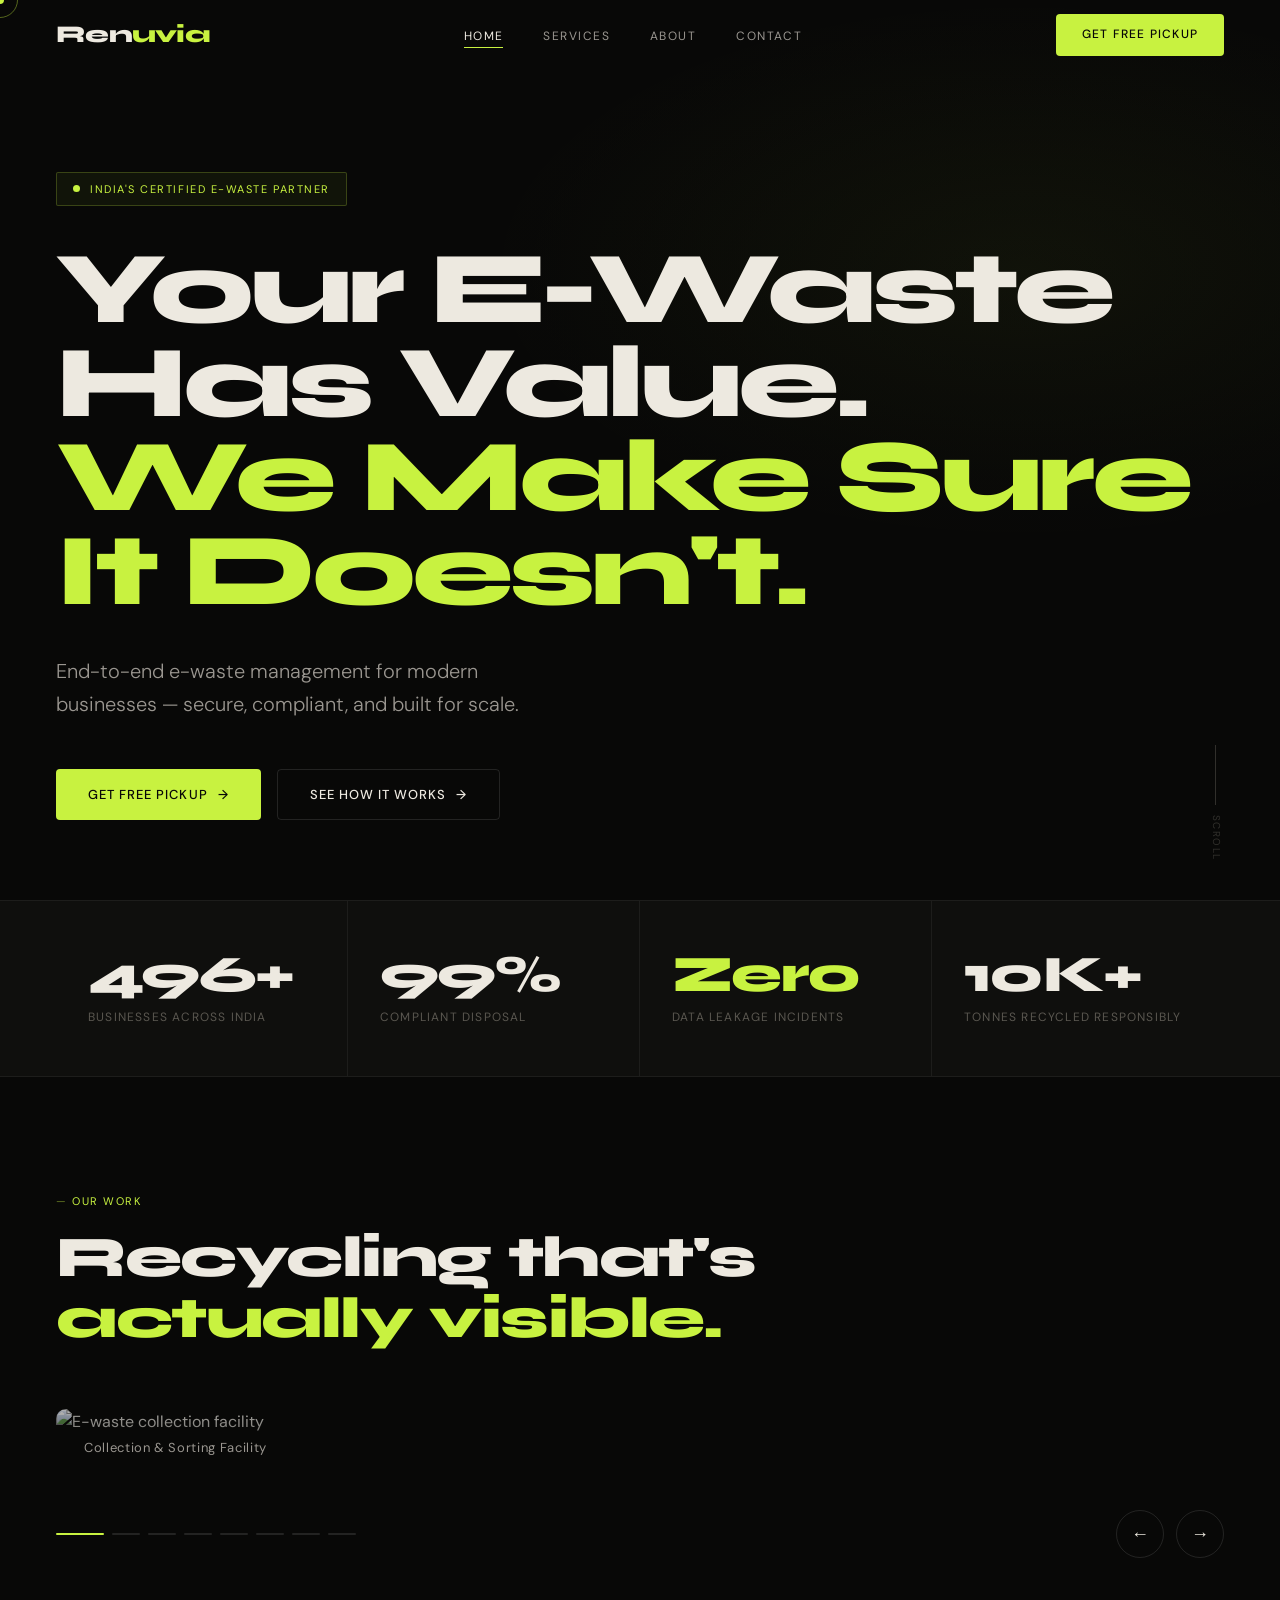
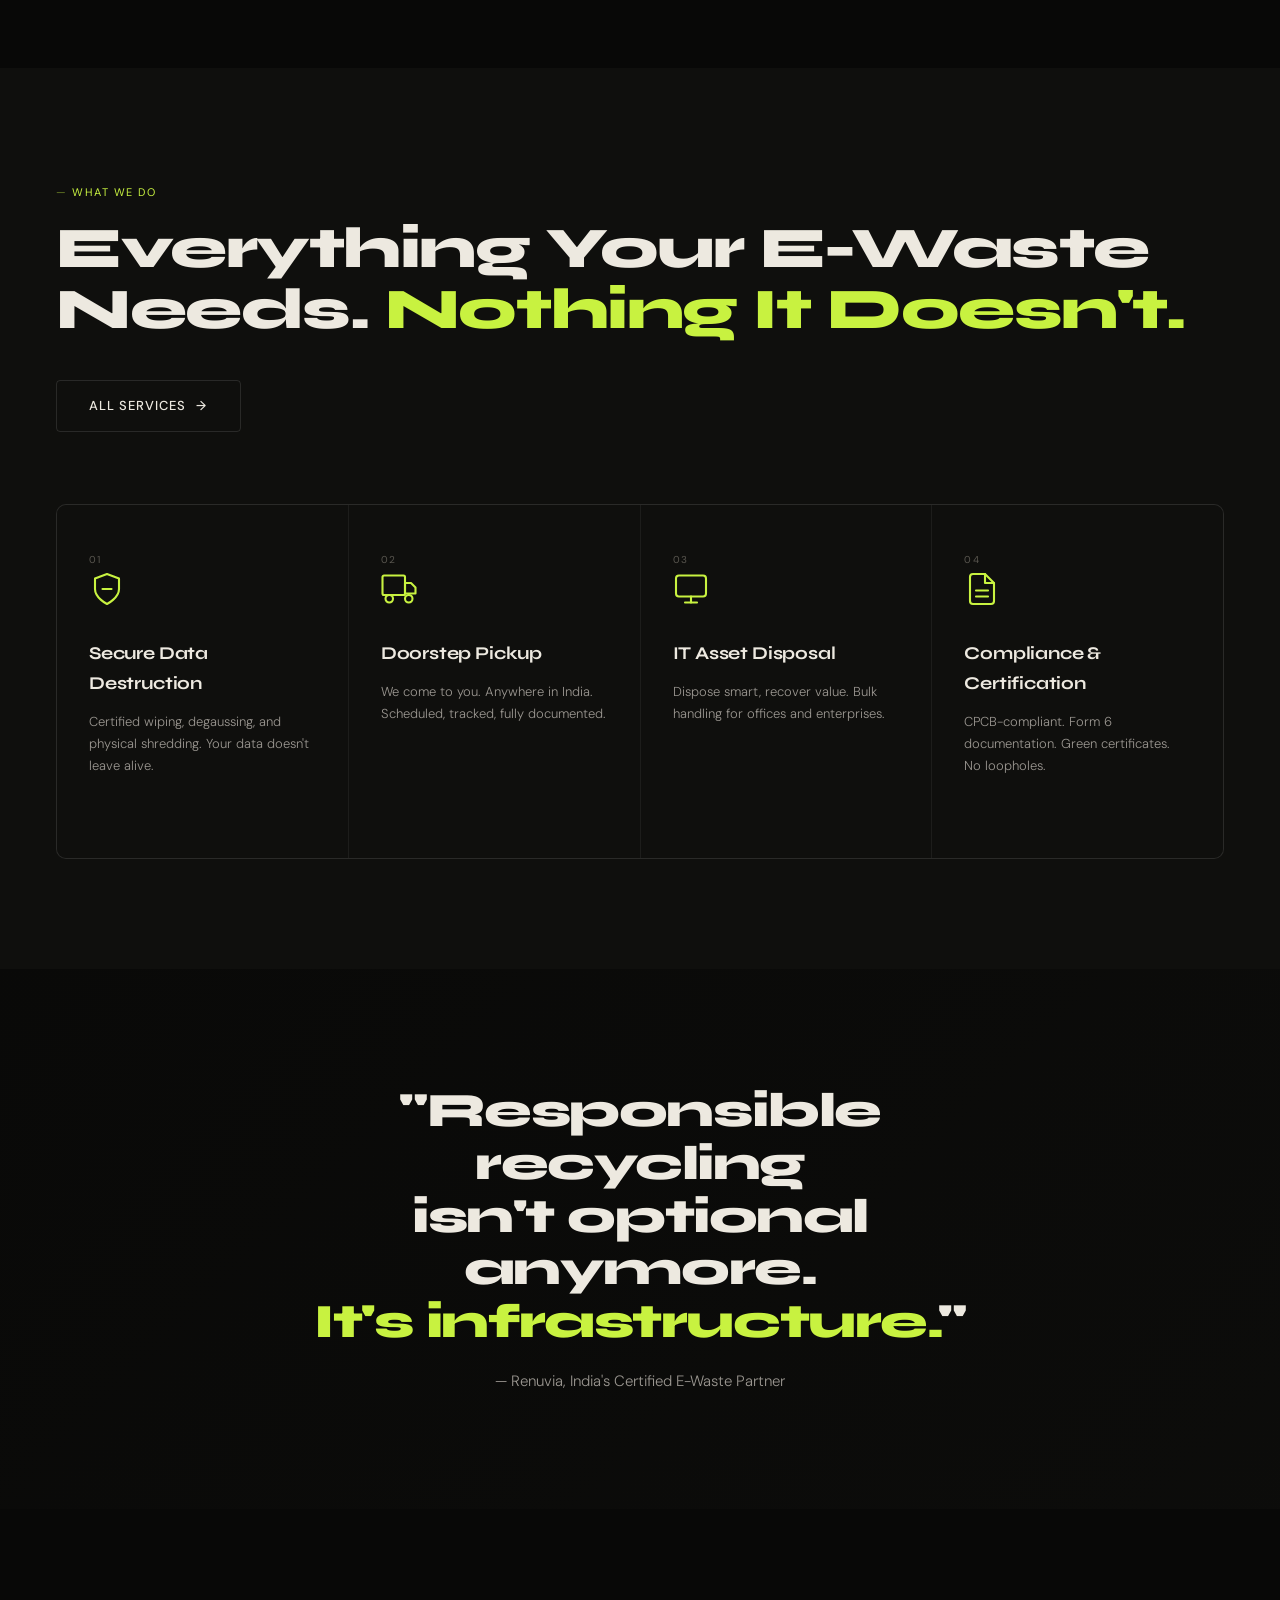
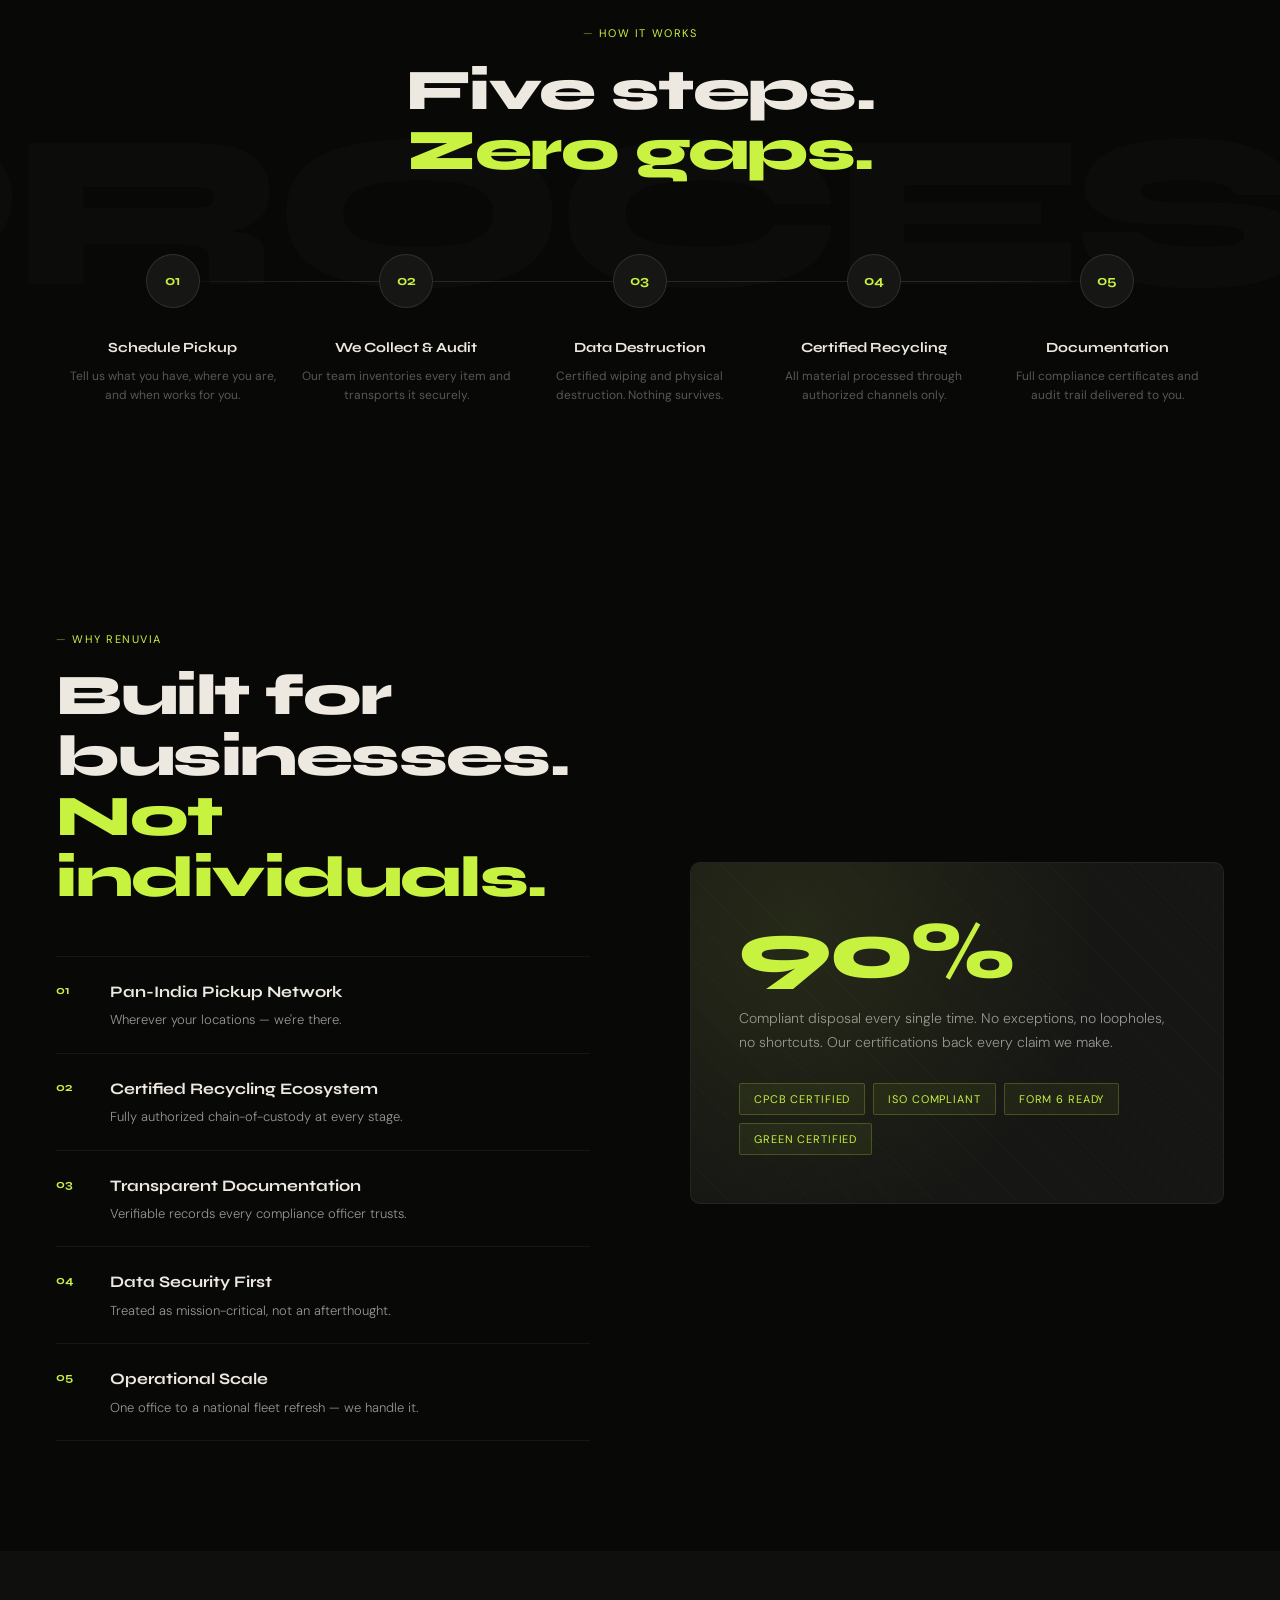
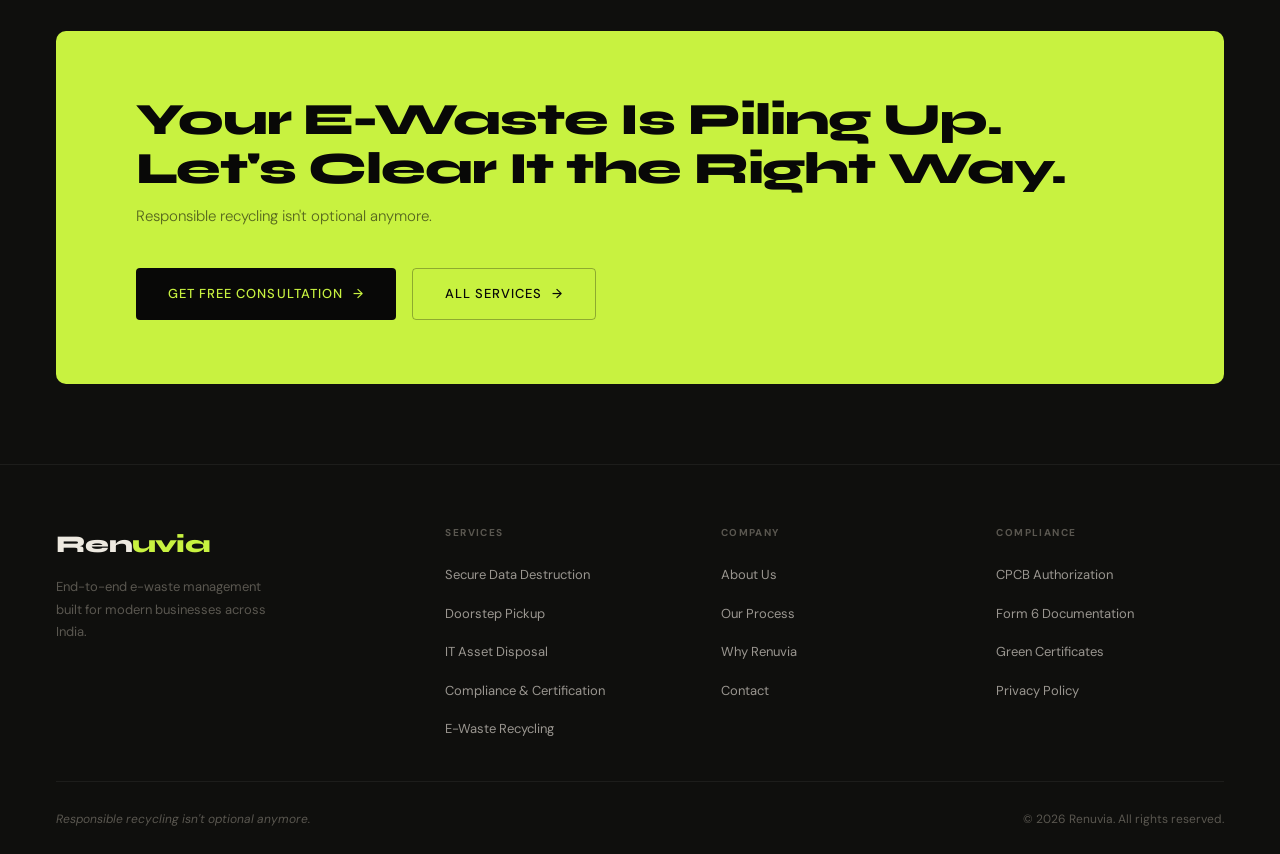
==== commit c108d241: "Update index.html" ====
--- a/renuvia12/index.html
+++ b/renuvia12/index.html
@@ -467,7 +467,7 @@
 <!-- HERO (video background) -->
 <section id="hero">
   <div class="hero-video-wrap">
-    <iframe src="https://www.youtube.com/embed/oeR7mbFZXgU?autoplay=1&mute=1&loop=1&playlist=oeR7mbFZXgU&controls=0&showinfo=0&rel=0&modestbranding=1&playsinline=1" title="Background video" frameborder="0" allow="autoplay; fullscreen" allowfullscreen></iframe>
+    <iframe src="https://www.youtube.com/embed/4zXM51rZ8Vs?autoplay=1&mute=1&loop=1&playlist=4zXM51rZ8Vs&controls=0&showinfo=0&rel=0&modestbranding=1&playsinline=1" title="Background video" frameborder="0" allow="autoplay; fullscreen" allowfullscreen></iframe>
   </div>
   <div class="hero-overlay"></div>
   <div class="hero-content">
--- a/renuvia12/style.css
+++ b/renuvia12/style.css
@@ -312,4 +312,99 @@
   transform: translate(-50%, -50%);
   border: none; pointer-events: none;
   filter: brightness(.4) saturate(.5);
-}+}
+
+/* ═══════════════════════════════════════════
+   GLOBAL MOBILE ENHANCEMENTS
+═══════════════════════════════════════════ */
+
+/* ── TOUCH TARGETS ── */
+@media (max-width:768px) {
+  /* Nav */
+  nav { padding: 14px 20px !important; }
+  nav.scrolled { padding: 12px 20px !important; }
+  .nav-logo { font-size: 20px; }
+  .hamburger span { width: 22px; }
+
+  /* Mobile menu improved */
+  .mobile-menu { padding: 80px 28px 40px; gap: 0; justify-content: center; }
+  .mobile-menu a {
+    font-size: clamp(28px,7vw,44px);
+    padding: 12px 0; border-bottom: 1px solid var(--border);
+    width: 100%; opacity: 0; transform: translateX(-20px);
+  }
+  .mobile-menu a:last-child { border-bottom: none; }
+  .mobile-menu.open a { opacity: 1; transform: none; }
+
+  /* Buttons */
+  .btn-p, .btn-s { padding: 13px 24px; font-size: 12px; }
+  
+  /* Breadcrumb */
+  .breadcrumb { font-size: 11px; }
+
+  /* Typography */
+  h1.page-title { font-size: clamp(36px,9vw,56px); letter-spacing: -.03em; }
+  h2.sec-title { font-size: clamp(28px,6vw,40px); }
+  .sub { font-size: 15px; }
+  .label { font-size: 10px; }
+
+  /* Footer */
+  .footer-grid { grid-template-columns: 1fr 1fr; gap: 28px; }
+  footer { padding: 40px 20px 24px; }
+  .f-brand { grid-column: span 2; }
+  .footer-bottom { flex-direction: column; gap: 6px; }
+
+  /* Section spacing */
+  section { padding: 64px 20px; }
+
+  /* Cursor hide on touch */
+  .cursor-dot, .cursor-ring { display: none; }
+
+  /* YouTube iframes on mobile */
+  .hero-video-wrap iframe,
+  .svc-hero-video iframe,
+  .abt-hero-video iframe,
+  .ct-hero-video iframe,
+  #video-highlight iframe {
+    width: 177.78vw;
+    min-width: 177.78vw;
+    height: 100vh;
+  }
+}
+
+/* ── SMALL MOBILE ── */
+@media (max-width:480px) {
+  .mobile-menu { padding: 70px 20px 32px; }
+  .mobile-menu a { font-size: 28px; }
+  h1.page-title { font-size: 32px; }
+  h2.sec-title { font-size: 26px; }
+  .btn-p, .btn-s { padding: 12px 20px; }
+  .footer-grid { grid-template-columns: 1fr; }
+  .f-brand { grid-column: span 1; }
+}
+
+/* ── SAFE AREA (notch/home-bar devices) ── */
+@supports (padding-bottom: env(safe-area-inset-bottom)) {
+  footer { padding-bottom: calc(24px + env(safe-area-inset-bottom)); }
+  nav { padding-top: max(14px, env(safe-area-inset-top)); }
+}
+
+/* ── SMOOTH SCROLL & PERFORMANCE ── */
+@media (prefers-reduced-motion: reduce) {
+  *, *::before, *::after {
+    animation-duration: .01ms !important;
+    transition-duration: .01ms !important;
+  }
+  [data-reveal] { opacity: 1 !important; transform: none !important; }
+}
+
+/* ── SLIDER MOBILE SWIPE HINT ── */
+@media (max-width:768px) {
+  .slider-track-wrap::after {
+    content: ''; position: absolute; right: 0; top: 0; bottom: 0;
+    width: 40px;
+    background: linear-gradient(90deg, transparent, rgba(8,8,7,.5));
+    pointer-events: none;
+    border-radius: 0 var(--r-lg) var(--r-lg) 0;
+  }
+}
